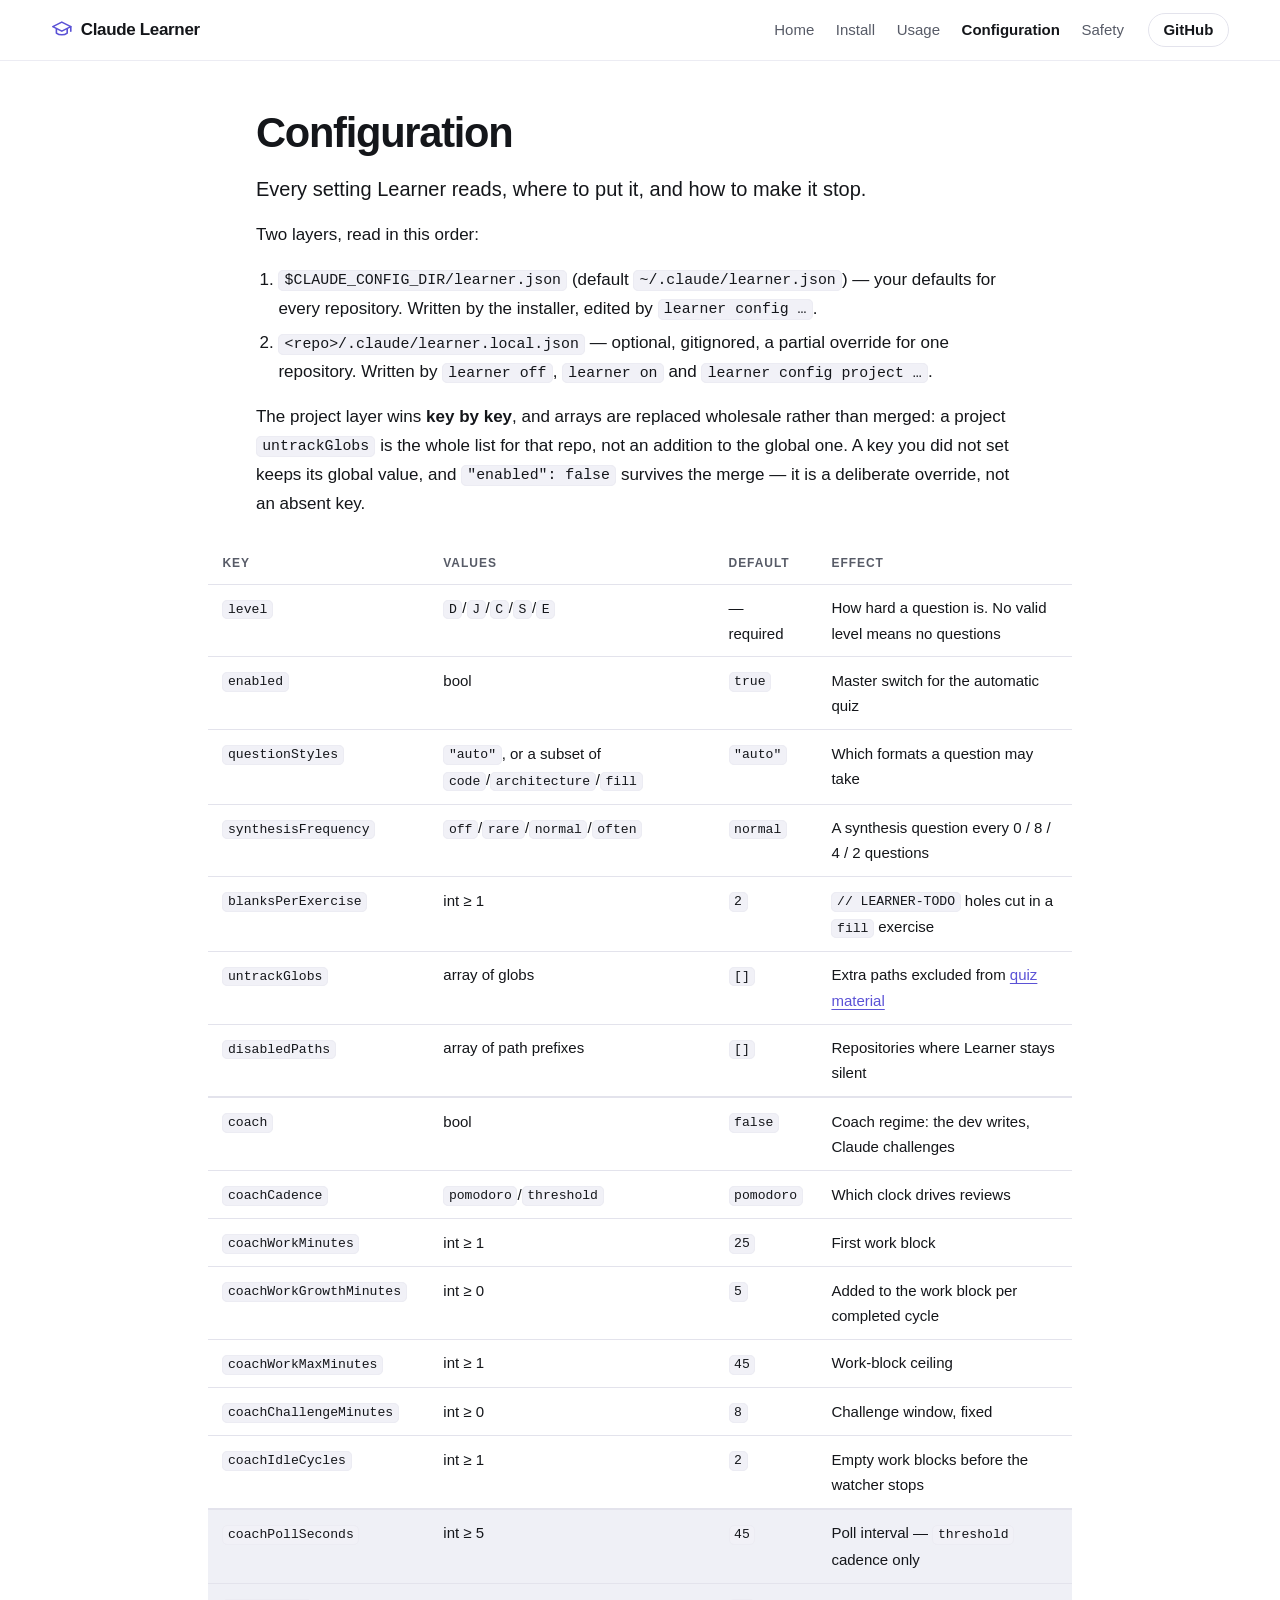
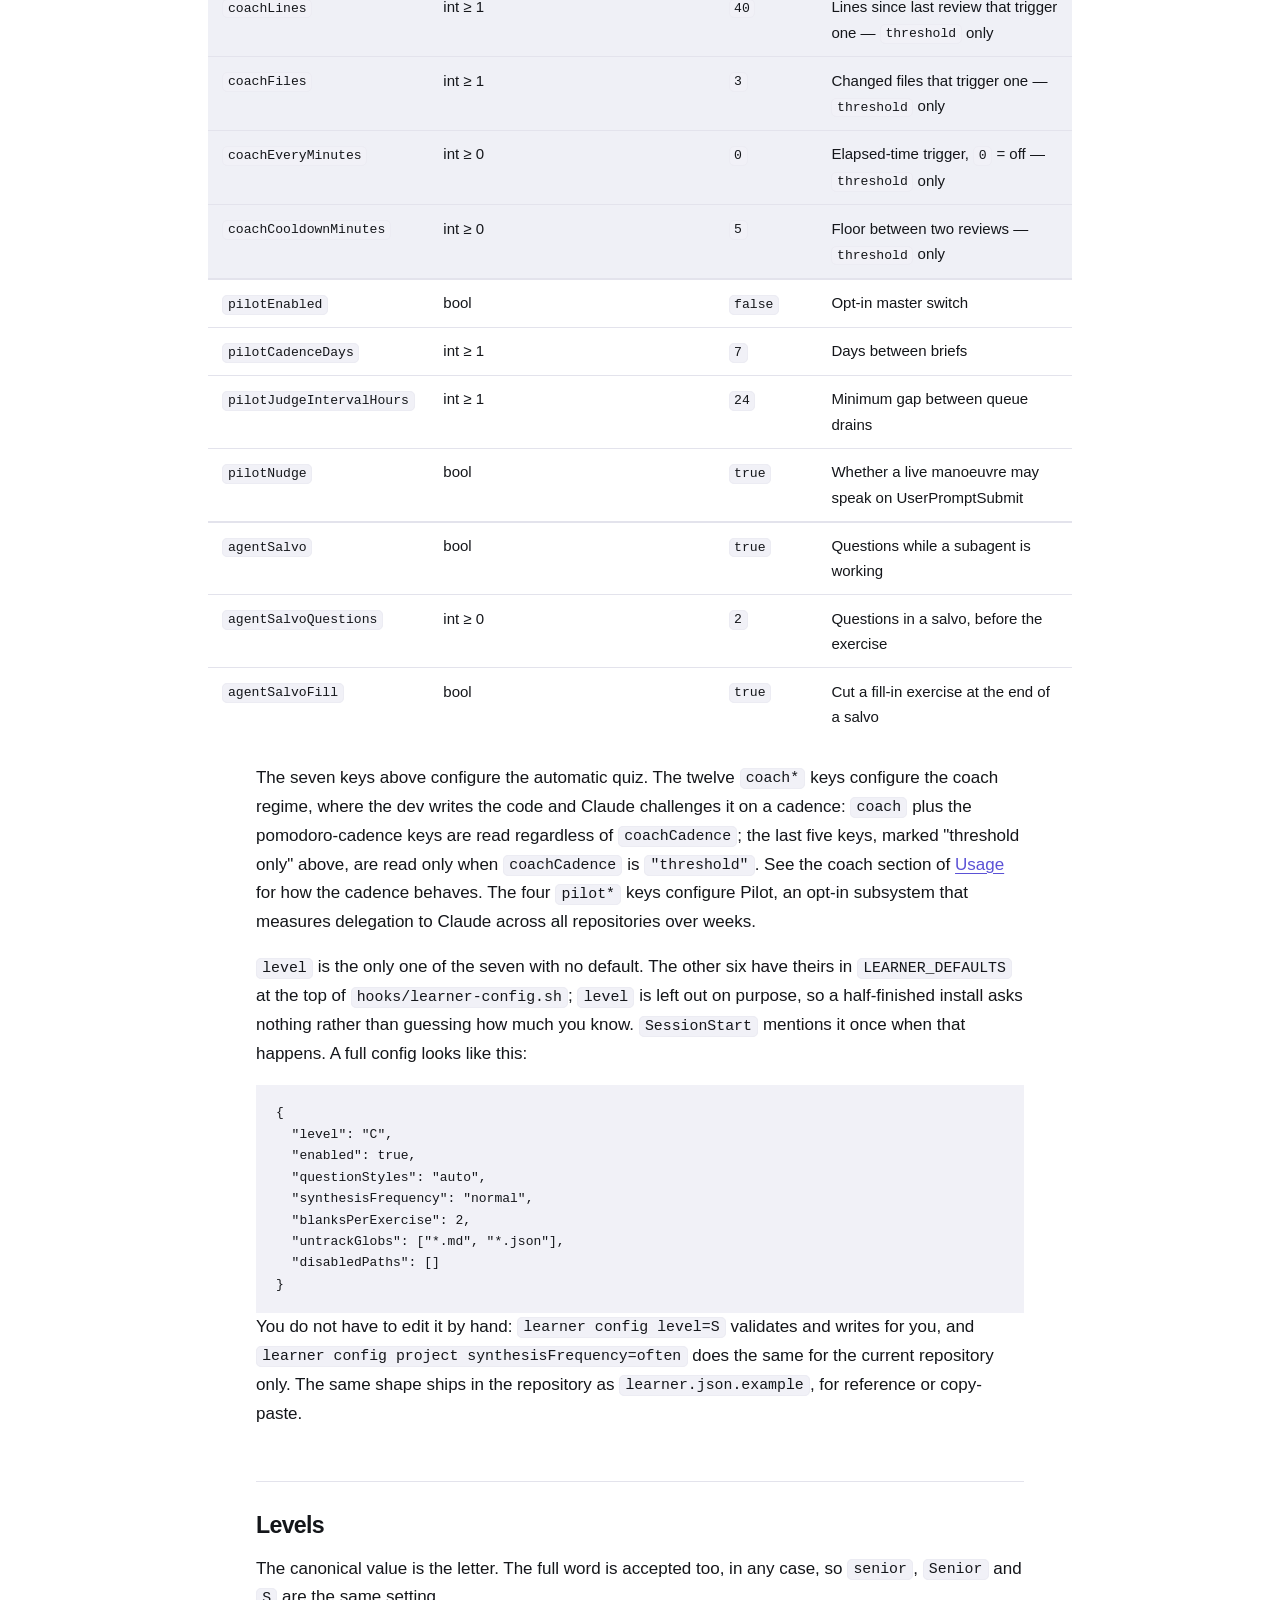
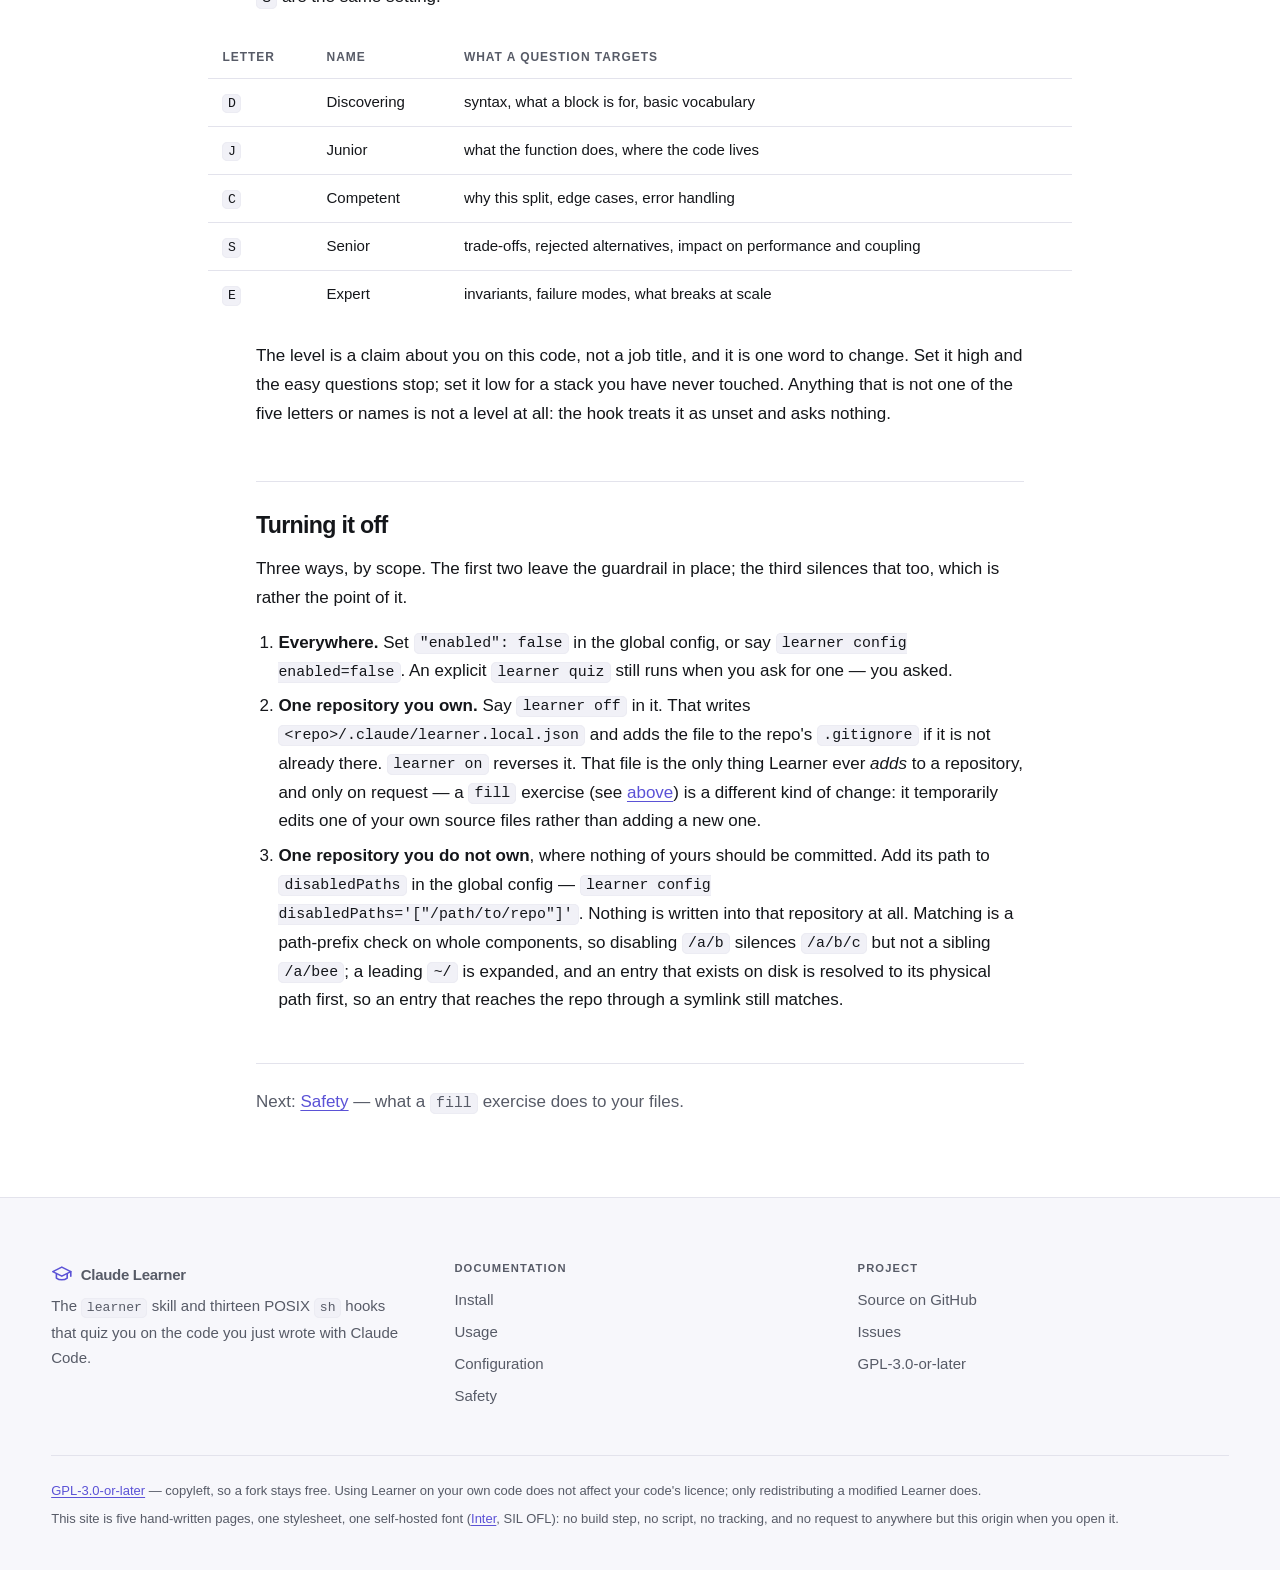
==== docs/config.html @ 65d23839 "refactor(salvo): the agent salvo on the new plugin layout Rebasing onto the plugin restructure left " ====
<!doctype html>
<html lang="en">
<head>
<meta charset="utf-8">
<meta name="viewport" content="width=device-width, initial-scale=1">
<title>Configuration — Claude Learner</title>
<meta name="description" content="Every setting Claude Learner reads, the two layers it reads them from, the five levels, and the three ways to make it stop.">
<link rel="preload" href="assets/fonts/inter-latin-var.woff2" as="font" type="font/woff2" crossorigin>
<link rel="stylesheet" href="assets/style.css">
</head>
<body>

<a class="skip" href="#main">Skip to content</a>

<header class="site-bar">
  <div class="site-inner">
    <a class="brand" href="index.html">
      <svg viewBox="0 0 24 24" fill="none" stroke="currentColor" stroke-width="1.8" stroke-linecap="round" stroke-linejoin="round" aria-hidden="true">
        <path d="M2 8.5 12 3.5l10 5-10 5z"/>
        <path d="M6 11v4.6c0 0 2.4 1.9 6 1.9s6-1.9 6-1.9V11"/>
        <path d="M22 8.5v5"/>
      </svg>
      Claude Learner
    </a>
    <nav class="site" aria-label="Sections">
      <ul>
        <li><a href="index.html">Home</a></li>
        <li><a href="install.html">Install</a></li>
        <li><a href="usage.html">Usage</a></li>
        <li><a href="config.html" aria-current="page">Configuration</a></li>
        <li><a href="safety.html">Safety</a></li>
      </ul>
      <a class="btn btn-ghost btn-sm" href="https://github.com/Tykok/learning-with-claude">GitHub</a>
    </nav>
  </div>
</header>

<main class="doc" id="main">

  <h1 id="config">Configuration</h1>
  <p class="lede">Every setting Learner reads, where to put it, and how to make it
  stop.</p>

  <p>Two layers, read in this order:</p>

  <ol>
    <li><code>$CLAUDE_CONFIG_DIR/learner.json</code> (default
    <code>~/.claude/learner.json</code>) — your defaults for every repository. Written by
    the installer, edited by <code>learner config …</code>.</li>
    <li><code>&lt;repo&gt;/.claude/learner.local.json</code> — optional, gitignored, a
    partial override for one repository. Written by <code>learner off</code>,
    <code>learner on</code> and <code>learner config project …</code>.</li>
  </ol>

  <p>The project layer wins <strong>key by key</strong>, and arrays are replaced
  wholesale rather than merged: a project <code>untrackGlobs</code> is the whole list for
  that repo, not an addition to the global one. A key you did not set keeps its global
  value, and <code>"enabled": false</code> survives the merge — it is a deliberate
  override, not an absent key.</p>

  <div class="scroll">
  <table>
    <thead>
      <tr><th scope="col">Key</th><th scope="col">Values</th><th scope="col">Default</th><th scope="col">Effect</th></tr>
    </thead>
    <tbody>
      <tr><td><code>level</code></td><td><code>D</code>/<code>J</code>/<code>C</code>/<code>S</code>/<code>E</code></td><td>— required</td><td>How hard a question is. No valid level means no questions</td></tr>
      <tr><td><code>enabled</code></td><td>bool</td><td><code>true</code></td><td>Master switch for the automatic quiz</td></tr>
      <tr><td><code>questionStyles</code></td><td class="wrap"><code>"auto"</code>, or a subset of <code>code</code>/<code>architecture</code>/<code>fill</code></td><td><code>"auto"</code></td><td>Which formats a question may take</td></tr>
      <tr><td><code>synthesisFrequency</code></td><td><code>off</code>/<code>rare</code>/<code>normal</code>/<code>often</code></td><td><code>normal</code></td><td>A synthesis question every 0 / 8 / 4 / 2 questions</td></tr>
      <tr><td><code>blanksPerExercise</code></td><td>int ≥ 1</td><td><code>2</code></td><td><code>// LEARNER-TODO</code> holes cut in a <code>fill</code> exercise</td></tr>
      <tr><td><code>untrackGlobs</code></td><td>array of globs</td><td><code>[]</code></td><td>Extra paths excluded from <a href="safety.html#material">quiz material</a></td></tr>
      <tr><td><code>disabledPaths</code></td><td>array of path prefixes</td><td><code>[]</code></td><td>Repositories where Learner stays silent</td></tr>
    </tbody>
    <tbody class="group-coach">
      <tr><td><code>coach</code></td><td>bool</td><td><code>false</code></td><td>Coach regime: the dev writes, Claude challenges</td></tr>
      <tr><td><code>coachCadence</code></td><td><code>pomodoro</code>/<code>threshold</code></td><td><code>pomodoro</code></td><td>Which clock drives reviews</td></tr>
      <tr><td><code>coachWorkMinutes</code></td><td>int ≥ 1</td><td><code>25</code></td><td>First work block</td></tr>
      <tr><td><code>coachWorkGrowthMinutes</code></td><td>int ≥ 0</td><td><code>5</code></td><td>Added to the work block per completed cycle</td></tr>
      <tr><td><code>coachWorkMaxMinutes</code></td><td>int ≥ 1</td><td><code>45</code></td><td>Work-block ceiling</td></tr>
      <tr><td><code>coachChallengeMinutes</code></td><td>int ≥ 0</td><td><code>8</code></td><td>Challenge window, fixed</td></tr>
      <tr><td><code>coachIdleCycles</code></td><td>int ≥ 1</td><td><code>2</code></td><td>Empty work blocks before the watcher stops</td></tr>
    </tbody>
    <tbody class="group-coach-threshold">
      <tr><td><code>coachPollSeconds</code></td><td>int ≥ 5</td><td><code>45</code></td><td>Poll interval — <code>threshold</code> cadence only</td></tr>
      <tr><td><code>coachLines</code></td><td>int ≥ 1</td><td><code>40</code></td><td>Lines since last review that trigger one — <code>threshold</code> only</td></tr>
      <tr><td><code>coachFiles</code></td><td>int ≥ 1</td><td><code>3</code></td><td>Changed files that trigger one — <code>threshold</code> only</td></tr>
      <tr><td><code>coachEveryMinutes</code></td><td>int ≥ 0</td><td><code>0</code></td><td>Elapsed-time trigger, <code>0</code> = off — <code>threshold</code> only</td></tr>
      <tr><td><code>coachCooldownMinutes</code></td><td>int ≥ 0</td><td><code>5</code></td><td>Floor between two reviews — <code>threshold</code> only</td></tr>
    </tbody>
    <tbody class="group-pilot">
      <tr><td><code>pilotEnabled</code></td><td>bool</td><td><code>false</code></td><td>Opt-in master switch</td></tr>
      <tr><td><code>pilotCadenceDays</code></td><td>int ≥ 1</td><td><code>7</code></td><td>Days between briefs</td></tr>
      <tr><td><code>pilotJudgeIntervalHours</code></td><td>int ≥ 1</td><td><code>24</code></td><td>Minimum gap between queue drains</td></tr>
      <tr><td><code>pilotNudge</code></td><td>bool</td><td><code>true</code></td><td>Whether a live manoeuvre may speak on UserPromptSubmit</td></tr>
    </tbody>
    <tbody class="group-salvo">
      <tr><td><code>agentSalvo</code></td><td>bool</td><td><code>true</code></td><td>Questions while a subagent is working</td></tr>
      <tr><td><code>agentSalvoQuestions</code></td><td>int ≥ 0</td><td><code>2</code></td><td>Questions in a salvo, before the exercise</td></tr>
      <tr><td><code>agentSalvoFill</code></td><td>bool</td><td><code>true</code></td><td>Cut a fill-in exercise at the end of a salvo</td></tr>
    </tbody>
  </table>
  </div>

  <p>The seven keys above configure the automatic quiz. The twelve <code>coach*</code> keys
  configure the coach regime, where the dev writes the code and Claude challenges it on a
  cadence: <code>coach</code> plus the pomodoro-cadence keys are read regardless of
  <code>coachCadence</code>; the last five keys, marked "threshold only" above, are read only
  when <code>coachCadence</code> is <code>"threshold"</code>. See the coach section of
  <a href="usage.html">Usage</a> for how the cadence behaves. The four <code>pilot*</code> keys
  configure Pilot, an opt-in subsystem that measures delegation to Claude across all repositories over weeks.</p>

  <p><code>level</code> is the only one of the seven with no default. The other six have
  theirs in <code>LEARNER_DEFAULTS</code> at the top of
  <code>hooks/learner-config.sh</code>; <code>level</code> is left out on purpose, so a
  half-finished install asks nothing rather than guessing how much you know.
  <code>SessionStart</code> mentions it once when that happens. A full config looks like
  this:</p>

<pre><code>{
  "level": "C",
  "enabled": true,
  "questionStyles": "auto",
  "synthesisFrequency": "normal",
  "blanksPerExercise": 2,
  "untrackGlobs": ["*.md", "*.json"],
  "disabledPaths": []
}</code></pre>

  <p>You do not have to edit it by hand: <code>learner config level=S</code> validates
  and writes for you, and <code>learner config project synthesisFrequency=often</code>
  does the same for the current repository only. The same shape ships in the repository
  as <code>learner.json.example</code>, for reference or copy-paste.</p>

  <h2 id="levels">Levels</h2>

  <p>The canonical value is the letter. The full word is accepted too, in any case, so
  <code>senior</code>, <code>Senior</code> and <code>S</code> are the same setting.</p>

  <div class="scroll">
  <table>
    <thead>
      <tr><th scope="col">Letter</th><th scope="col">Name</th><th scope="col">What a question targets</th></tr>
    </thead>
    <tbody>
      <tr><td><code>D</code></td><td>Discovering</td><td>syntax, what a block is for, basic vocabulary</td></tr>
      <tr><td><code>J</code></td><td>Junior</td><td>what the function does, where the code lives</td></tr>
      <tr><td><code>C</code></td><td>Competent</td><td>why this split, edge cases, error handling</td></tr>
      <tr><td><code>S</code></td><td>Senior</td><td>trade-offs, rejected alternatives, impact on performance and coupling</td></tr>
      <tr><td><code>E</code></td><td>Expert</td><td>invariants, failure modes, what breaks at scale</td></tr>
    </tbody>
  </table>
  </div>

  <p>The level is a claim about you on this code, not a job title, and it is one word to
  change. Set it high and the easy questions stop; set it low for a stack you have never
  touched. Anything that is not one of the five letters or names is not a level at all:
  the hook treats it as unset and asks nothing.</p>

  <h2 id="off">Turning it off</h2>

  <p>Three ways, by scope. The first two leave the guardrail in place; the third silences
  that too, which is rather the point of it.</p>

  <ol>
    <li><strong>Everywhere.</strong> Set <code>"enabled": false</code> in the global
    config, or say <code>learner config enabled=false</code>. An explicit
    <code>learner quiz</code> still runs when you ask for one — you asked.</li>
    <li><strong>One repository you own.</strong> Say <code>learner off</code> in it. That
    writes <code>&lt;repo&gt;/.claude/learner.local.json</code> and adds the file to the
    repo's <code>.gitignore</code> if it is not already there.
    <code>learner on</code> reverses it. That file is the only thing Learner ever
    <em>adds</em> to a repository, and only on request — a <code>fill</code> exercise
    (see <a href="index.html#looks-like">above</a>) is a different kind of change: it temporarily
    edits one of your own source files rather than adding a new one.</li>
    <li><strong>One repository you do not own</strong>, where nothing of yours should be
    committed. Add its path to <code>disabledPaths</code> in the global config —
    <code>learner config disabledPaths='["/path/to/repo"]'</code>. Nothing is written
    into that repository at all. Matching is a path-prefix check on whole components, so
    disabling <code>/a/b</code> silences <code>/a/b/c</code> but not a sibling
    <code>/a/bee</code>; a leading <code>~/</code> is expanded, and an entry that exists
    on disk is resolved to its physical path first, so an entry that reaches the repo
    through a symlink still matches.</li>
  </ol>

  <p class="next">Next: <a href="safety.html">Safety</a> — what a <code>fill</code>
  exercise does to your files.</p>

</main>

<footer class="site-footer">
  <div class="foot-grid">
    <div class="foot-brand">
      <a class="brand" href="index.html">
        <svg viewBox="0 0 24 24" fill="none" stroke="currentColor" stroke-width="1.8" stroke-linecap="round" stroke-linejoin="round" aria-hidden="true">
          <path d="M2 8.5 12 3.5l10 5-10 5z"/>
          <path d="M6 11v4.6c0 0 2.4 1.9 6 1.9s6-1.9 6-1.9V11"/>
          <path d="M22 8.5v5"/>
        </svg>
        Claude Learner
      </a>
      <p>The <code>learner</code> skill and thirteen POSIX <code>sh</code> hooks that quiz you on the code you just
      wrote with Claude Code.</p>
    </div>
    <div>
      <h2>Documentation</h2>
      <ul>
        <li><a href="install.html">Install</a></li>
        <li><a href="usage.html">Usage</a></li>
        <li><a href="config.html">Configuration</a></li>
        <li><a href="safety.html">Safety</a></li>
      </ul>
    </div>
    <div>
      <h2>Project</h2>
      <ul>
        <li><a href="https://github.com/Tykok/learning-with-claude">Source on GitHub</a></li>
        <li><a href="https://github.com/Tykok/learning-with-claude/issues">Issues</a></li>
        <li><a href="https://github.com/Tykok/learning-with-claude/blob/main/LICENSE">GPL-3.0-or-later</a></li>
      </ul>
    </div>
  </div>
  <div class="foot-note">
    <p><a href="https://github.com/Tykok/learning-with-claude/blob/main/LICENSE">GPL-3.0-or-later</a>
    — copyleft, so a fork stays free. Using Learner on your own code does not affect your code's
    licence; only redistributing a modified Learner does.</p>
    <p>This site is five hand-written pages, one stylesheet, one self-hosted font
    (<a href="https://github.com/rsms/inter">Inter</a>, SIL OFL): no build step, no script,
    no tracking, and no request to anywhere but this origin when you open it.</p>
  </div>
</footer>
</body>
</html>
---- docs/assets/style.css ----
/* Claude Learner — dark-first product site.
   One stylesheet, no build, no external request. Tokens first, then the
   shared shell (header/footer/buttons), then the landing bands, then the
   documentation pages. Every accent/surface pairing used for text carries
   its measured WCAG contrast ratio in a comment beside it. */

/* --- font ------------------------------------------------------------------ */
/* Inter, variable, latin subset, self-hosted next to this file: the page still
   makes no request to anywhere but its own origin. Licence in fonts/inter-OFL.txt. */
@font-face {
  font-family: "Inter var";
  font-style: normal;
  font-weight: 100 900;
  font-display: swap;
  src: url("fonts/inter-latin-var.woff2") format("woff2");
  unicode-range: U+0000-00FF, U+0131, U+0152-0153, U+02BB-02BC, U+02C6, U+02DA,
    U+02DC, U+0304, U+0308, U+0329, U+2000-206F, U+20AC, U+2122, U+2191, U+2193,
    U+2212, U+2215, U+FEFF, U+FFFD;
}

/* --- tokens ---------------------------------------------------------------- */

:root {
  color-scheme: dark light;

  --bg: #0a0a16;
  --surface: #14141f;
  --surface-2: #1b1b29;
  --code-bg: #101019;
  --rule: #262636;
  --rule-soft: #1e1e2c;

  --fg: #e8e8f0;
  --muted: #9b9bae;          /* 7.20:1 on --bg, 6.23:1 on --surface-2 */

  --accent: #8b84ff;         /* button fill; --accent-fg on it is 6.41:1 */
  --accent-fg: #0a0a16;
  --accent-text: #a8a2ff;    /* 8.69:1 on --bg, 8.07:1 on --surface, 7.51:1 on --surface-2 */
  --accent-line: #6c63ff;    /* borders, rings, glows — no contrast minimum */
  --accent-wash: rgba(108, 99, 255, 0.13);

  --shadow: 0 1px 2px rgba(0, 0, 0, 0.4), 0 12px 32px -12px rgba(0, 0, 0, 0.7);
  --radius: 14px;
  --radius-sm: 9px;

  --mono: ui-monospace, SFMono-Regular, Menlo, Consolas, "Liberation Mono", monospace;
  --sans: "Inter var", -apple-system, BlinkMacSystemFont, "Segoe UI", Roboto,
    "Helvetica Neue", Arial, "Noto Sans", sans-serif;

  --shell: 108rem;     /* full-width band content */
  --measure: 48rem;    /* prose column, ~72 characters at the base size */
  /* One gutter for the whole site: 1.25rem on a phone, growing with the
     viewport, capped so a very wide screen keeps a margin rather than
     running the content into the bezel. */
  --gutter: clamp(1.25rem, 4vw, 5rem);
  --header-h: 3.75rem;
}

@media (prefers-color-scheme: light) {
  :root {
    --bg: #ffffff;
    --surface: #f7f7fb;
    --surface-2: #eff0f6;
    --code-bg: #f1f1f7;
    --rule: #e3e3ec;
    --rule-soft: #ececf3;

    --fg: #14161a;
    --muted: #575b67;        /* 6.78:1 on --bg, 5.96:1 on --surface-2 */

    --accent: #5b52d6;       /* white on it is 5.80:1 */
    --accent-fg: #ffffff;
    --accent-text: #5b52d6;  /* 5.80:1 on --bg, 5.42:1 on --surface, 5.10:1 on --surface-2 */
    --accent-line: #5b52d6;
    --accent-wash: rgba(91, 82, 214, 0.08);

    --shadow: 0 1px 2px rgba(20, 22, 26, 0.05), 0 12px 28px -14px rgba(20, 22, 26, 0.18);
  }
}

/* --- base ------------------------------------------------------------------ */

*, *::before, *::after { box-sizing: border-box; }

html {
  -webkit-text-size-adjust: 100%;
  text-size-adjust: 100%;
  scroll-behavior: smooth;
}
@media (prefers-reduced-motion: reduce) {
  html { scroll-behavior: auto; }
  *, *::before, *::after {
    animation-duration: 0.001ms !important;
    transition-duration: 0.001ms !important;
  }
}

body {
  margin: 0;
  background: var(--bg);
  color: var(--fg);
  font-family: var(--sans);
  font-size: 1.0625rem;
  line-height: 1.7;
  font-feature-settings: "cv05" 1, "ss03" 1;
  -webkit-font-smoothing: antialiased;
  text-rendering: optimizeLegibility;
  overflow-wrap: break-word;
}

::selection { background: color-mix(in srgb, var(--accent-line) 35%, transparent); }

img, svg { max-width: 100%; }

:focus-visible {
  outline: 2px solid var(--accent-line);
  outline-offset: 3px;
  border-radius: 3px;
}

.skip {
  position: absolute;
  left: -9999px;
  top: 0;
  z-index: 100;
  background: var(--accent);
  color: var(--accent-fg);
  padding: 0.6rem 1rem;
  border-radius: 0 0 var(--radius-sm) 0;
  font-weight: 600;
  text-decoration: none;
}
.skip:focus { left: 0; }

/* --- type scale ------------------------------------------------------------ */

h1, h2, h3, h4 {
  font-weight: 650;
  line-height: 1.15;
  letter-spacing: -0.03em;
  text-wrap: balance;
}
h1 { font-size: clamp(2.1rem, 1.4rem + 3.2vw, 3.5rem); margin: 0 0 1rem; }
h2 { font-size: clamp(1.5rem, 1.25rem + 1.1vw, 2rem); margin: 0 0 0.85rem; }
h3 { font-size: 1.1875rem; letter-spacing: -0.02em; margin: 0 0 0.5rem; }

p, ul, ol, dl { margin: 0 0 1rem; }
li { margin-bottom: 0.35rem; }
li > p { margin-bottom: 0.35rem; }
ul, ol { padding-left: 1.4rem; }
strong, b { font-weight: 640; }

.lede {
  font-size: clamp(1.0625rem, 1rem + 0.45vw, 1.25rem);
  line-height: 1.6;
  margin: 0 0 1rem;
}
.sub { color: var(--muted); margin: 0 0 1.8rem; }

.eyebrow {
  display: block;
  font-size: 0.75rem;
  font-weight: 640;
  letter-spacing: 0.1em;
  text-transform: uppercase;
  color: var(--accent-text);
  margin: 0 0 0.7rem;
}

/* --- links ----------------------------------------------------------------- */

a { color: var(--accent-text); text-decoration-thickness: 1px; text-underline-offset: 0.18em; }
a:hover { text-decoration-thickness: 2px; }

/* --- code ------------------------------------------------------------------ */

code {
  font-family: var(--mono);
  font-size: 0.875em;
  background: var(--code-bg);
  border: 1px solid var(--rule-soft);
  border-radius: 5px;
  padding: 0.1em 0.35em;
}
pre {
  margin: 0;
  padding: 1.1rem 1.25rem;
  overflow-x: auto;
  background: var(--code-bg);
  font-size: 0.8125rem;
  line-height: 1.65;
  tab-size: 2;
}
pre code {
  background: none;
  border: 0;
  padding: 0;
  font-size: inherit;
  white-space: pre;
}
.hl {
  display: inline-block;
  width: 100%;
  background: var(--accent-wash);
  box-shadow: inset 2px 0 0 var(--accent-line);
  color: var(--accent-text);
}

/* --- cards & figures -------------------------------------------------------- */
/* A <figure> anywhere on the site renders as a terminal card: the caption is
   its title bar, the <pre> its body. The documentation pages get the landing
   page's treatment for free. */

figure {
  margin: 1.5rem 0;
  border: 1px solid var(--rule);
  border-radius: var(--radius);
  background: var(--surface);
  box-shadow: var(--shadow);
  overflow: hidden;
}
figcaption {
  display: flex;
  align-items: center;
  gap: 0.55rem;
  padding: 0.55rem 1rem;
  border-bottom: 1px solid var(--rule);
  background: var(--surface-2);
  color: var(--muted);
  font-size: 0.75rem;
  letter-spacing: 0.01em;
}
figcaption::before {
  content: "";
  flex: none;
  width: 0.5rem;
  height: 0.5rem;
  border-radius: 50%;
  background: var(--accent-line);
  box-shadow: 0.75rem 0 0 var(--rule), 1.5rem 0 0 var(--rule);
  margin-right: 1.6rem;
}
figcaption code { background: none; border: 0; padding: 0; font-size: 0.95em; }
figure pre { background: transparent; }

.card {
  border: 1px solid var(--rule);
  border-radius: var(--radius);
  background: var(--surface);
  padding: 1.5rem;
}
.card > :last-child { margin-bottom: 0; }
.card figure { margin: 1.1rem -0.35rem 0; }
.card-accent { border-color: var(--accent-line); background: var(--accent-wash); }

.note {
  border: 1px solid var(--rule);
  border-left: 3px solid var(--accent-line);
  border-radius: var(--radius-sm);
  background: var(--surface);
  padding: 1.1rem 1.25rem;
  margin: 1.5rem 0;
}
.note > :last-child { margin-bottom: 0; }

/* --- buttons ---------------------------------------------------------------- */

.btn {
  display: inline-flex;
  align-items: center;
  gap: 0.45rem;
  padding: 0.68rem 1.25rem;
  border: 1px solid transparent;
  border-radius: 999px;
  font: inherit;
  font-size: 0.9375rem;
  font-weight: 600;
  line-height: 1.2;
  text-decoration: none;
  cursor: pointer;
  transition: transform 0.15s ease, background-color 0.15s ease, border-color 0.15s ease;
}
.btn:hover { transform: translateY(-1px); text-decoration: none; }
.btn-primary { background: var(--accent); color: var(--accent-fg); }
.btn-primary:hover { background: color-mix(in srgb, var(--accent) 88%, var(--fg)); }
.btn-ghost {
  background: transparent;
  color: var(--fg);
  border-color: var(--rule);
}
.btn-ghost:hover { border-color: var(--accent-line); background: var(--accent-wash); }
.btn-sm { padding: 0.42rem 0.9rem; font-size: 0.875rem; }
.btn-row { display: flex; flex-wrap: wrap; gap: 0.75rem; margin: 1.75rem 0 0; }

.pill {
  display: inline-flex;
  align-items: center;
  gap: 0.5rem;
  padding: 0.3rem 0.85rem 0.3rem 0.55rem;
  border: 1px solid var(--rule);
  border-radius: 999px;
  background: var(--surface);
  color: var(--muted);
  font-size: 0.8125rem;
  margin: 0 0 1.5rem;
}
.tag {
  display: inline-block;
  margin-left: 0.5rem;
  padding: 0.05rem 0.45rem;
  border: 1px solid var(--accent-line);
  border-radius: 999px;
  background: var(--accent-wash);
  color: var(--accent-text);
  font-size: 0.65rem;
  font-weight: 640;
  letter-spacing: 0.08em;
  vertical-align: 0.08em;
}
.pill b {
  color: var(--accent-text);
  font-weight: 640;
  border-right: 1px solid var(--rule);
  padding-right: 0.6rem;
}

/* --- header ----------------------------------------------------------------- */

.site-bar {
  position: sticky;
  top: 0;
  z-index: 50;
  background: color-mix(in srgb, var(--bg) 82%, transparent);
  backdrop-filter: saturate(160%) blur(12px);
  -webkit-backdrop-filter: saturate(160%) blur(12px);
  border-bottom: 1px solid var(--rule-soft);
}
.site-inner {
  max-width: calc(var(--shell) + 2 * var(--gutter));
  margin: 0 auto;
  min-height: var(--header-h);
  padding: 0 var(--gutter);
  display: flex;
  align-items: center;
  gap: 1.5rem;
}
.brand {
  display: inline-flex;
  align-items: center;
  gap: 0.5rem;
  flex: none;
  color: var(--fg);
  font-weight: 640;
  letter-spacing: -0.02em;
  text-decoration: none;
}
.brand svg { width: 1.35rem; height: 1.35rem; color: var(--accent-line); }
.site { display: flex; align-items: center; gap: 1.5rem; margin-left: auto; min-width: 0; }
.site ul {
  display: flex;
  gap: 1.35rem;
  list-style: none;
  margin: 0;
  padding: 0;
  overflow-x: auto;
  scrollbar-width: none;
  -ms-overflow-style: none;
}
.site ul::-webkit-scrollbar { display: none; }
.site li { margin: 0; flex: none; }
.site a {
  color: var(--muted);
  font-size: 0.9375rem;
  text-decoration: none;
  white-space: nowrap;
}
.site a:hover { color: var(--fg); }
.site [aria-current="page"] { color: var(--fg); font-weight: 600; }
.site .btn { flex: none; color: var(--fg); }

@media (max-width: 46rem) {
  .site-inner { flex-wrap: wrap; gap: 0.5rem 1rem; padding-bottom: 0.5rem; }
  .site { width: 100%; margin-left: 0; gap: 0.75rem; }
  .site ul { padding-bottom: 0.15rem; }
  .site > .btn { display: none; }
}

/* --- bands & shells ---------------------------------------------------------- */

.band { padding: clamp(3.5rem, 2rem + 6vw, 6.5rem) var(--gutter); }
.band-alt { background: var(--surface); border-block: 1px solid var(--rule-soft); }
.band-tight { padding-block: clamp(2.5rem, 1.5rem + 3vw, 4rem); }
.shell { max-width: var(--shell); margin: 0 auto; }
.prose { max-width: var(--measure); }
/* The shell is allowed to be very wide; a line of prose is not. Anything that
   is read rather than scanned keeps its own measure inside it. */
.card p, .card li, .split > div > p, .cta p, .foot-brand p { max-width: 42rem; }
.section-head { max-width: 46rem; margin: 0 0 2.5rem; }
.section-head > :last-child { margin-bottom: 0; }
.section-head p { color: var(--muted); }

/* --- hero -------------------------------------------------------------------- */

/* Two soft colour fields behind the hero, painted straight onto its
   background. An earlier version used blurred pseudo-elements, which WebKit
   clips to the element box and leaves a hard rectangular edge; a radial
   gradient has no filter to clip and costs nothing to paint. */
.hero {
  padding: clamp(3.5rem, 2rem + 7vw, 7rem) var(--gutter) clamp(3rem, 2rem + 5vw, 5.5rem);
  /* Offsets in rem, not per cent: a percentage is read against the hero's own
     height, so the wash slid up and cut off hard once the hero stacked on a
     phone. Three stops rather than two keep the falloff soft. */
  background:
    radial-gradient(62rem 30rem at 12% -9rem,
      color-mix(in srgb, var(--accent-line) 55%, transparent),
      color-mix(in srgb, var(--accent-line) 16%, transparent) 48%,
      transparent 78%),
    radial-gradient(48rem 26rem at 92% -7rem,
      color-mix(in srgb, #35c8d8 32%, transparent),
      color-mix(in srgb, #35c8d8 10%, transparent) 48%,
      transparent 78%);
}
@media (prefers-color-scheme: light) {
  .hero {
    background:
      radial-gradient(62rem 30rem at 12% -9rem,
        color-mix(in srgb, var(--accent-line) 20%, transparent),
        color-mix(in srgb, var(--accent-line) 7%, transparent) 48%,
        transparent 78%),
      radial-gradient(48rem 26rem at 92% -7rem,
        color-mix(in srgb, #35c8d8 15%, transparent),
        color-mix(in srgb, #35c8d8 5%, transparent) 48%,
        transparent 78%);
  }
}
.hero-grid {
  max-width: var(--shell);
  margin: 0 auto;
  display: grid;
  gap: clamp(2.5rem, 1rem + 5vw, 4rem);
  align-items: center;
  grid-template-columns: minmax(0, 1fr);
}
@media (min-width: 62rem) {
  .hero-grid { grid-template-columns: minmax(0, 1.05fr) minmax(0, 1fr); }
}
@media (min-width: 100rem) {
  .hero-grid { grid-template-columns: minmax(0, 1fr) minmax(0, 1.1fr); }
}
.hero-copy { max-width: 40rem; }
.hero-copy .lede { color: var(--fg); }
.hero-copy .sub { font-size: 0.9375rem; margin: 1.5rem 0 0; }
.hero-visual figure { margin: 0; }
.hero-visual figure + figure { margin-top: 1rem; }

/* --- stat strip ---------------------------------------------------------------- */

.stats {
  max-width: var(--shell);
  margin: 0 auto;
  list-style: none;
  padding: 0;
  display: grid;
  gap: 1px;
  grid-template-columns: repeat(auto-fit, minmax(11rem, 1fr));
  background: var(--rule-soft);
  border: 1px solid var(--rule-soft);
  border-radius: var(--radius);
  overflow: hidden;
}
.stats li { margin: 0; padding: 1.35rem 1.5rem; background: var(--bg); }
.band-alt .stats li { background: var(--surface); }
.stats b {
  display: block;
  font-size: 1.6rem;
  font-weight: 650;
  letter-spacing: -0.03em;
  line-height: 1.1;
  color: var(--fg);
}
.stats span { display: block; color: var(--muted); font-size: 0.875rem; }

/* --- grids ---------------------------------------------------------------------- */

.grid { display: grid; gap: 1.25rem; }
.grid-2 { grid-template-columns: repeat(auto-fit, minmax(min(100%, 22rem), 1fr)); }
.grid + .prose { margin-top: 2rem; }
/* A third dense card would squeeze the row to three cramped columns, so the
   newest mode takes a full-width row of its own and splits internally. */
.card-wide { grid-column: 1 / -1; }
.card-wide .inner {
  display: grid;
  gap: clamp(1.25rem, 1rem + 2vw, 2.5rem);
  grid-template-columns: minmax(0, 1fr);
  align-items: center;
}
@media (min-width: 58rem) {
  .card-wide .inner { grid-template-columns: minmax(0, 1.15fr) minmax(0, 1fr); }
}
.card-wide .inner > div > :last-child { margin-bottom: 0; }
.card-wide figure { margin: 0; }

.split {
  display: grid;
  gap: clamp(2rem, 1rem + 4vw, 4rem);
  grid-template-columns: minmax(0, 1fr);
  align-items: start;
}
@media (min-width: 58rem) {
  .grid + .prose { margin-top: 2rem; }
/* A third dense card would squeeze the row to three cramped columns, so the
   newest mode takes a full-width row of its own and splits internally. */
.card-wide { grid-column: 1 / -1; }
.card-wide .inner {
  display: grid;
  gap: clamp(1.25rem, 1rem + 2vw, 2.5rem);
  grid-template-columns: minmax(0, 1fr);
  align-items: center;
}
@media (min-width: 58rem) {
  .card-wide .inner { grid-template-columns: minmax(0, 1.15fr) minmax(0, 1fr); }
}
.card-wide .inner > div > :last-child { margin-bottom: 0; }
.card-wide figure { margin: 0; }

.split { grid-template-columns: minmax(0, 1fr) minmax(0, 1fr); }
}

/* --- CTA band --------------------------------------------------------------------- */

.cta {
  max-width: 52rem;
  margin: 0 auto;
  text-align: center;
  border: 1px solid var(--rule);
  border-radius: calc(var(--radius) + 6px);
  background:
    radial-gradient(80% 130% at 50% 0%, var(--accent-wash), transparent 70%),
    var(--surface);
  padding: clamp(2.25rem, 1.5rem + 3vw, 3.5rem) clamp(1.25rem, 1rem + 2vw, 3rem);
}
.cta h2 { margin-bottom: 0.6rem; }
.cta p { color: var(--muted); max-width: 34rem; margin-inline: auto; }
.cta .btn-row { justify-content: center; }
/* The band centres its text; a command block inside it must not inherit that. */
.cta figure { max-width: 34rem; margin: 1.75rem auto 0; text-align: left; }

.cta + .next {
  max-width: 52rem;
  margin: 1.75rem auto 0;
  padding-top: 0;
  border-top: 0;
  text-align: center;
}

/* --- documentation pages ------------------------------------------------------------ */

/* Scoped to .doc on purpose: the landing page's <main> holds full-width bands
   and must not inherit a reading measure. */
main.doc {
  max-width: calc(var(--measure) + 2 * var(--gutter));
  margin: 0 auto;
  padding: 3rem var(--gutter) 4rem;
}
main.doc h2 {
  margin: 3.25rem 0 1rem;
  padding-top: 1.9rem;
  border-top: 1px solid var(--rule);
  font-size: 1.45rem;
}
main.doc h3 { margin: 2.25rem 0 0.6rem; }
main.doc h1 { font-size: clamp(1.9rem, 1.5rem + 2.2vw, 2.6rem); }
:target { scroll-margin-top: calc(var(--header-h) + 1.5rem); }

/* A page that ships a table of contents becomes two columns on a wide screen:
   the list parks itself in the margin and follows you down the page. */
@media (min-width: 72rem) {
  /* The extra width is granted only once the sidebar actually forms. Below the
     breakpoint the page keeps the plain reading measure rather than stretching
     its lines across the space the sidebar would have used. */
  main.doc:has(nav.toc) {
    max-width: calc(var(--measure) + 17rem + 2 * var(--gutter));
    display: grid;
    grid-template-columns: minmax(0, var(--measure)) 13rem;
    column-gap: 4rem;
    align-items: start;
  }
  main.doc:has(nav.toc) > * { grid-column: 1; }
  main.doc > nav.toc {
    grid-column: 2;
    grid-row: 1 / span 99;
    position: sticky;
    top: calc(var(--header-h) + 2rem);
    margin: 0.5rem 0 0;
    padding: 0;
    border: 0;
    background: none;
  }
}
.toc {
  margin: 2rem 0;
  padding: 1.1rem 1.25rem;
  border: 1px solid var(--rule);
  border-radius: var(--radius);
  background: var(--surface);
  font-size: 0.9rem;
}
.toc .toc-title {
  font-size: 0.7rem;
  font-weight: 640;
  letter-spacing: 0.1em;
  text-transform: uppercase;
  color: var(--muted);
  margin: 0 0 0.6rem;
  padding: 0;
  border: 0;
}
.toc ol { list-style: none; margin: 0; padding: 0; }
.toc li { margin: 0 0 0.35rem; }
.toc li:last-child { margin-bottom: 0; }
.toc a { color: var(--muted); text-decoration: none; }
.toc a:hover { color: var(--accent-text); }

.next {
  margin-top: 3rem;
  padding-top: 1.5rem;
  border-top: 1px solid var(--rule);
  color: var(--muted);
}

/* --- tables ---------------------------------------------------------------------- */

.scroll { overflow-x: auto; margin: 1.5rem 0; }
@media (min-width: 76rem) {
  main.doc > .scroll,
  main.doc > figure {
    --bleed: 3rem;
    width: calc(100% + 2 * var(--bleed));
    margin-inline: calc(-1 * var(--bleed));
  }
  main.doc:has(nav.toc) > .scroll,
  main.doc:has(nav.toc) > figure { --bleed: 0rem; }
}
table {
  border-collapse: collapse;
  width: 100%;
  font-size: 0.9375rem;
}
th, td {
  text-align: left;
  vertical-align: top;
  padding: 0.65rem 0.9rem;
  border-bottom: 1px solid var(--rule);
}
th {
  font-size: 0.75rem;
  font-weight: 640;
  letter-spacing: 0.08em;
  text-transform: uppercase;
  color: var(--muted);
  border-bottom-color: var(--rule);
  white-space: nowrap;
}
tbody tr:last-child td { border-bottom: 0; }
td code { white-space: nowrap; }
td.wrap code { white-space: normal; }

/* Groups two rulesets of coach* keys apart: the pomodoro-cadence keys (read
   regardless of coachCadence) from the threshold-only keys below them, the
   same split the spec's own config table draws with its "threshold only"
   suffix — carried here into an actual visual seam rather than prose alone. */
tbody + tbody { border-top: 2px solid var(--rule); }
tbody.group-coach-threshold td { background: var(--surface-2); }

dt { font-weight: 640; margin-top: 1.25rem; }
dl > dt:first-child { margin-top: 0; }
dd { margin: 0.25rem 0 0; color: var(--muted); }

/* --- footer ------------------------------------------------------------------------ */

.site-footer {
  border-top: 1px solid var(--rule);
  background: var(--surface);
  padding: clamp(2.5rem, 2rem + 3vw, 4rem) var(--gutter) 2.5rem;
  font-size: 0.9375rem;
}
.foot-grid {
  max-width: var(--shell);
  margin: 0 auto;
  display: grid;
  gap: 2rem;
  grid-template-columns: repeat(auto-fit, minmax(min(100%, 14rem), 1fr));
}
.foot-grid h2 {
  font-size: 0.7rem;
  font-weight: 640;
  letter-spacing: 0.1em;
  text-transform: uppercase;
  color: var(--muted);
  margin: 0 0 0.75rem;
}
.foot-grid ul { list-style: none; margin: 0; padding: 0; }
.foot-grid li { margin: 0 0 0.4rem; }
.foot-grid a { color: var(--muted); text-decoration: none; }
.foot-grid a:hover { color: var(--fg); }
.foot-brand p { color: var(--muted); max-width: 22rem; }
.foot-note {
  max-width: var(--shell);
  margin: 2.5rem auto 0;
  padding-top: 1.5rem;
  border-top: 1px solid var(--rule);
  color: var(--muted);
  font-size: 0.8125rem;
}
.foot-note p { margin: 0 0 0.4rem; }
.foot-note p:last-child { margin: 0; }
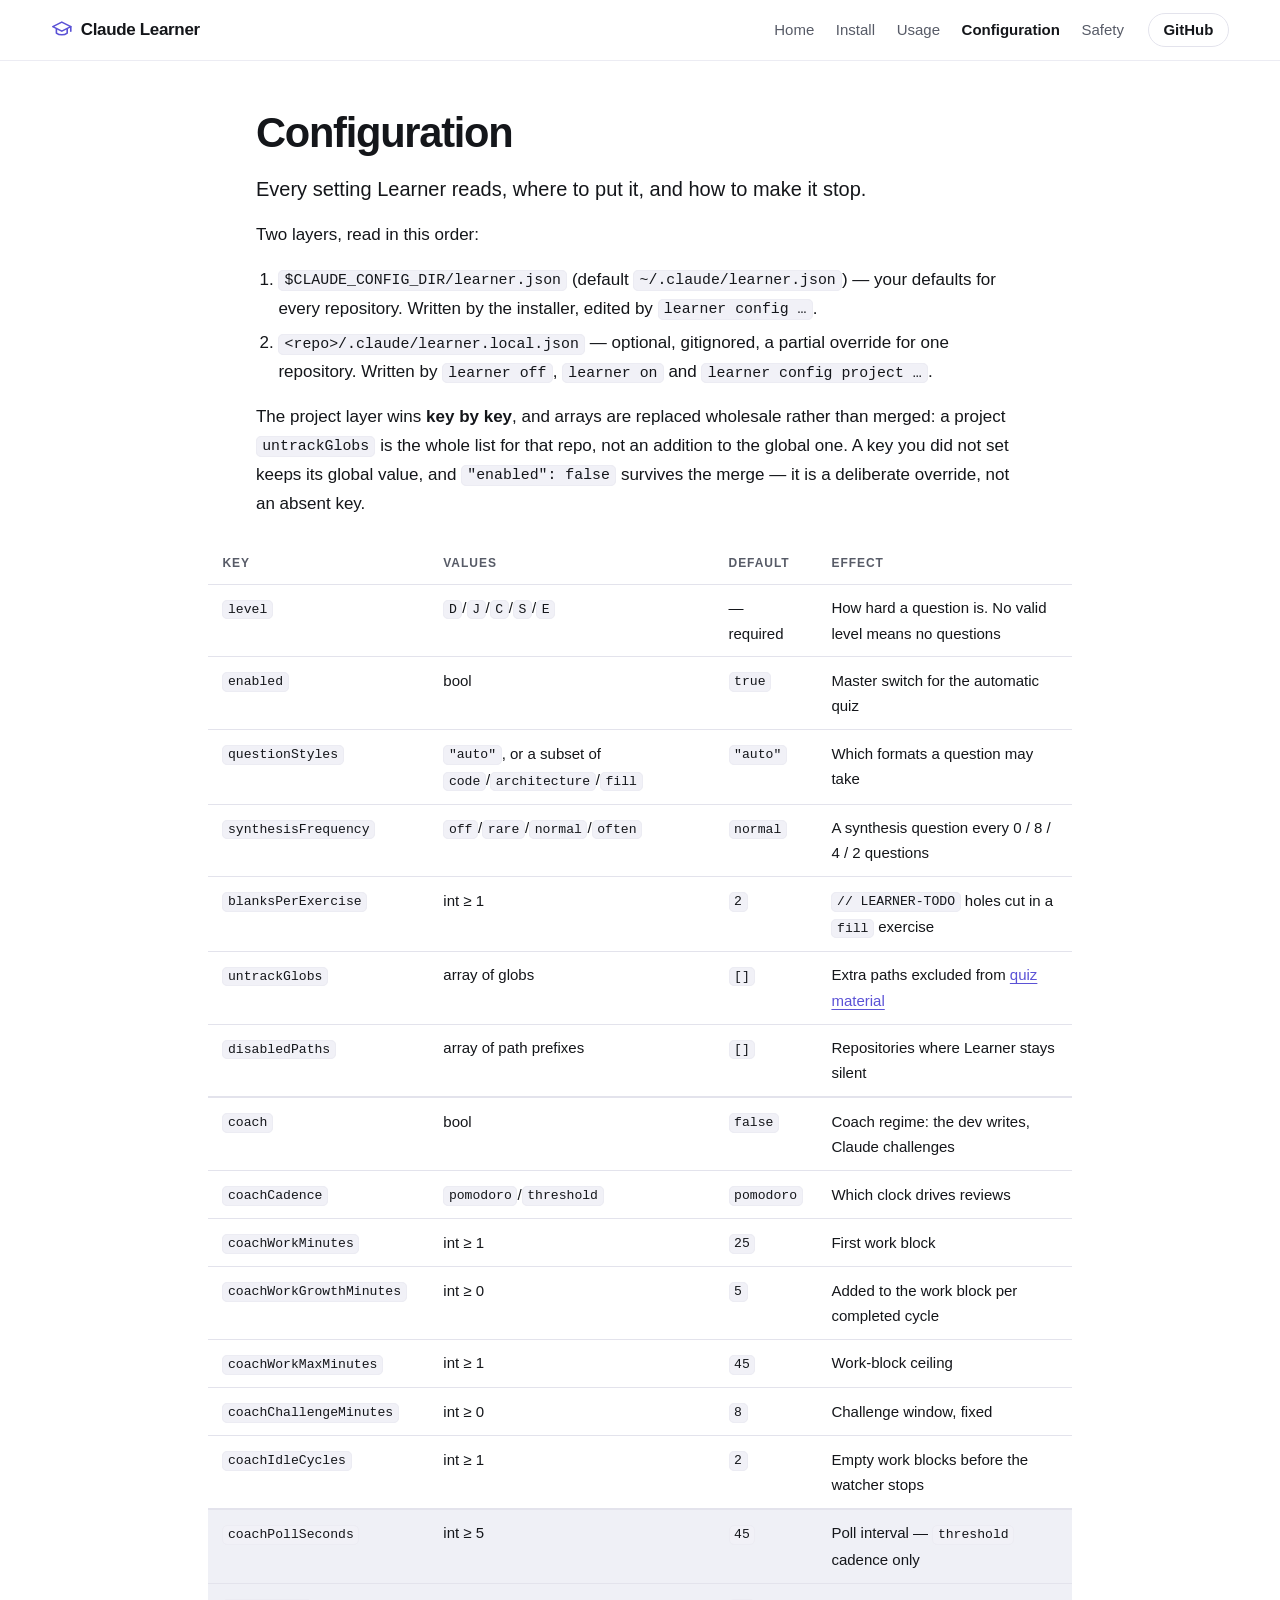
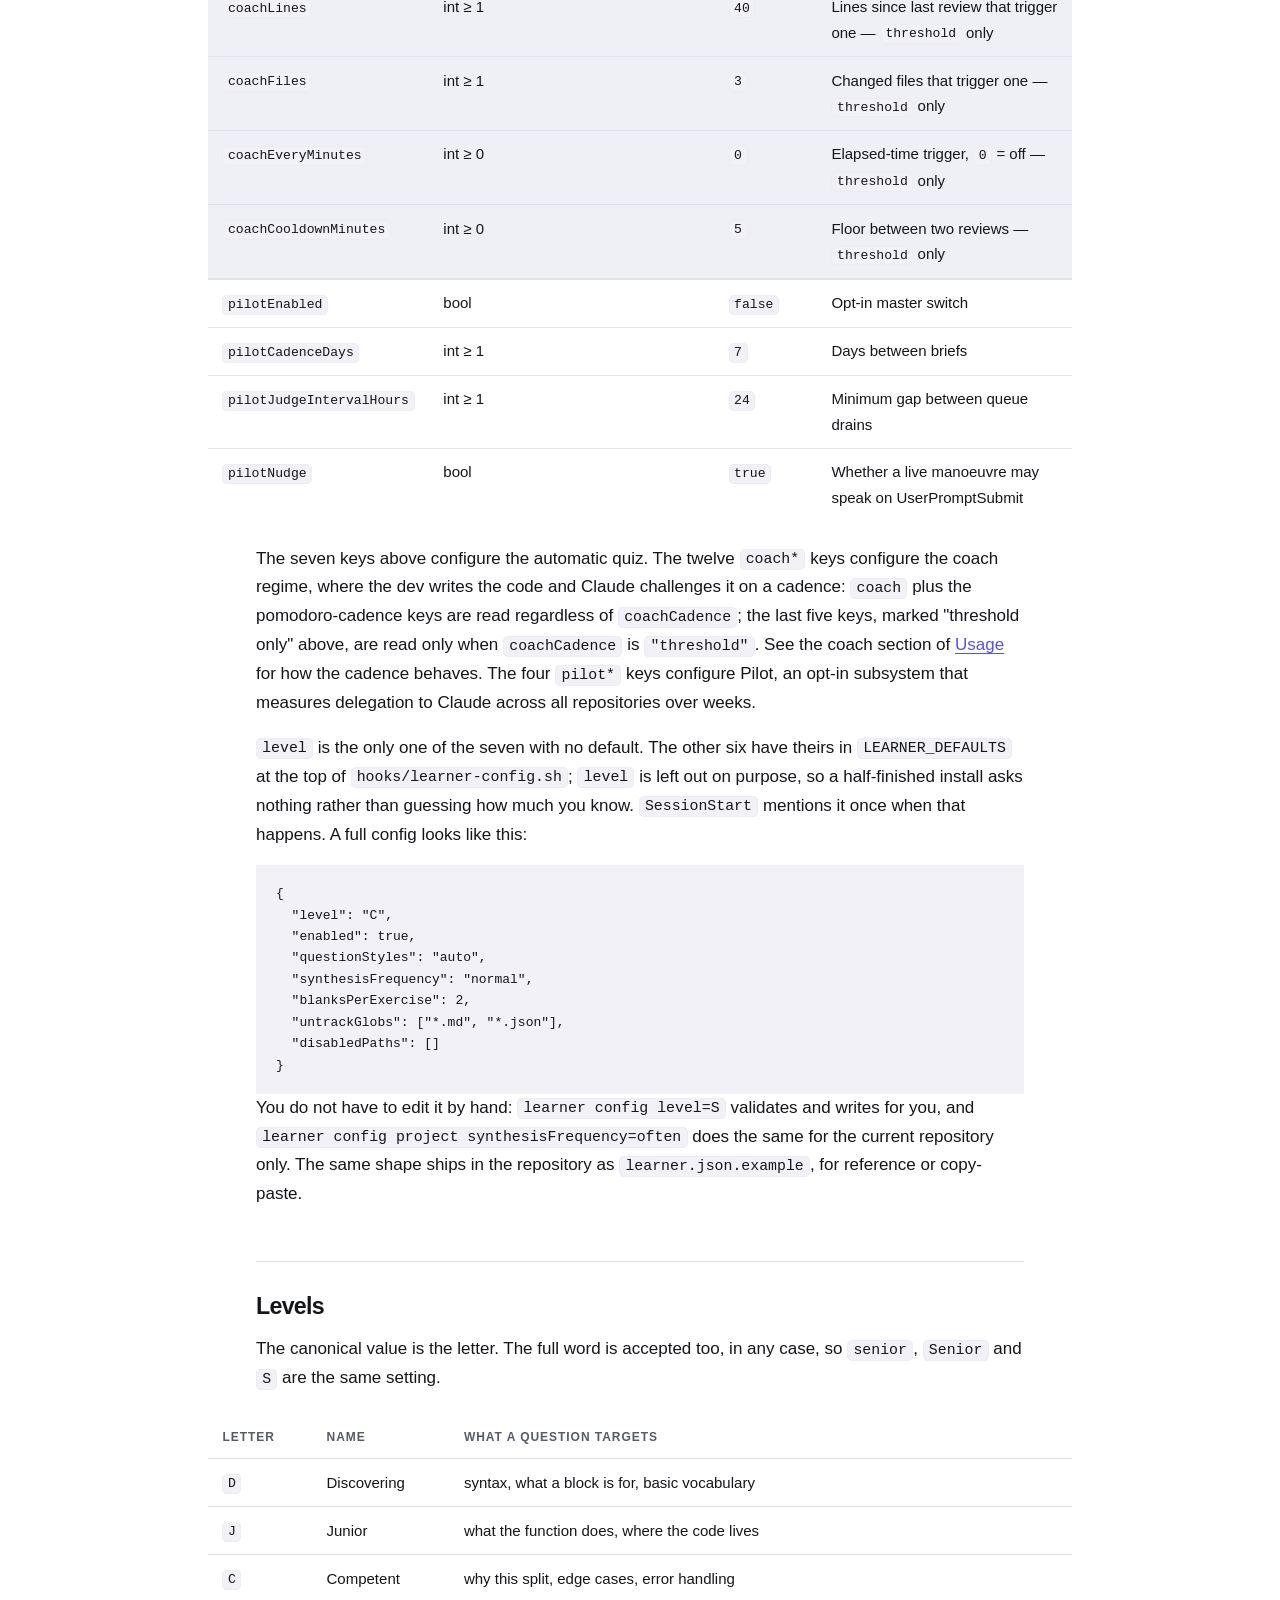
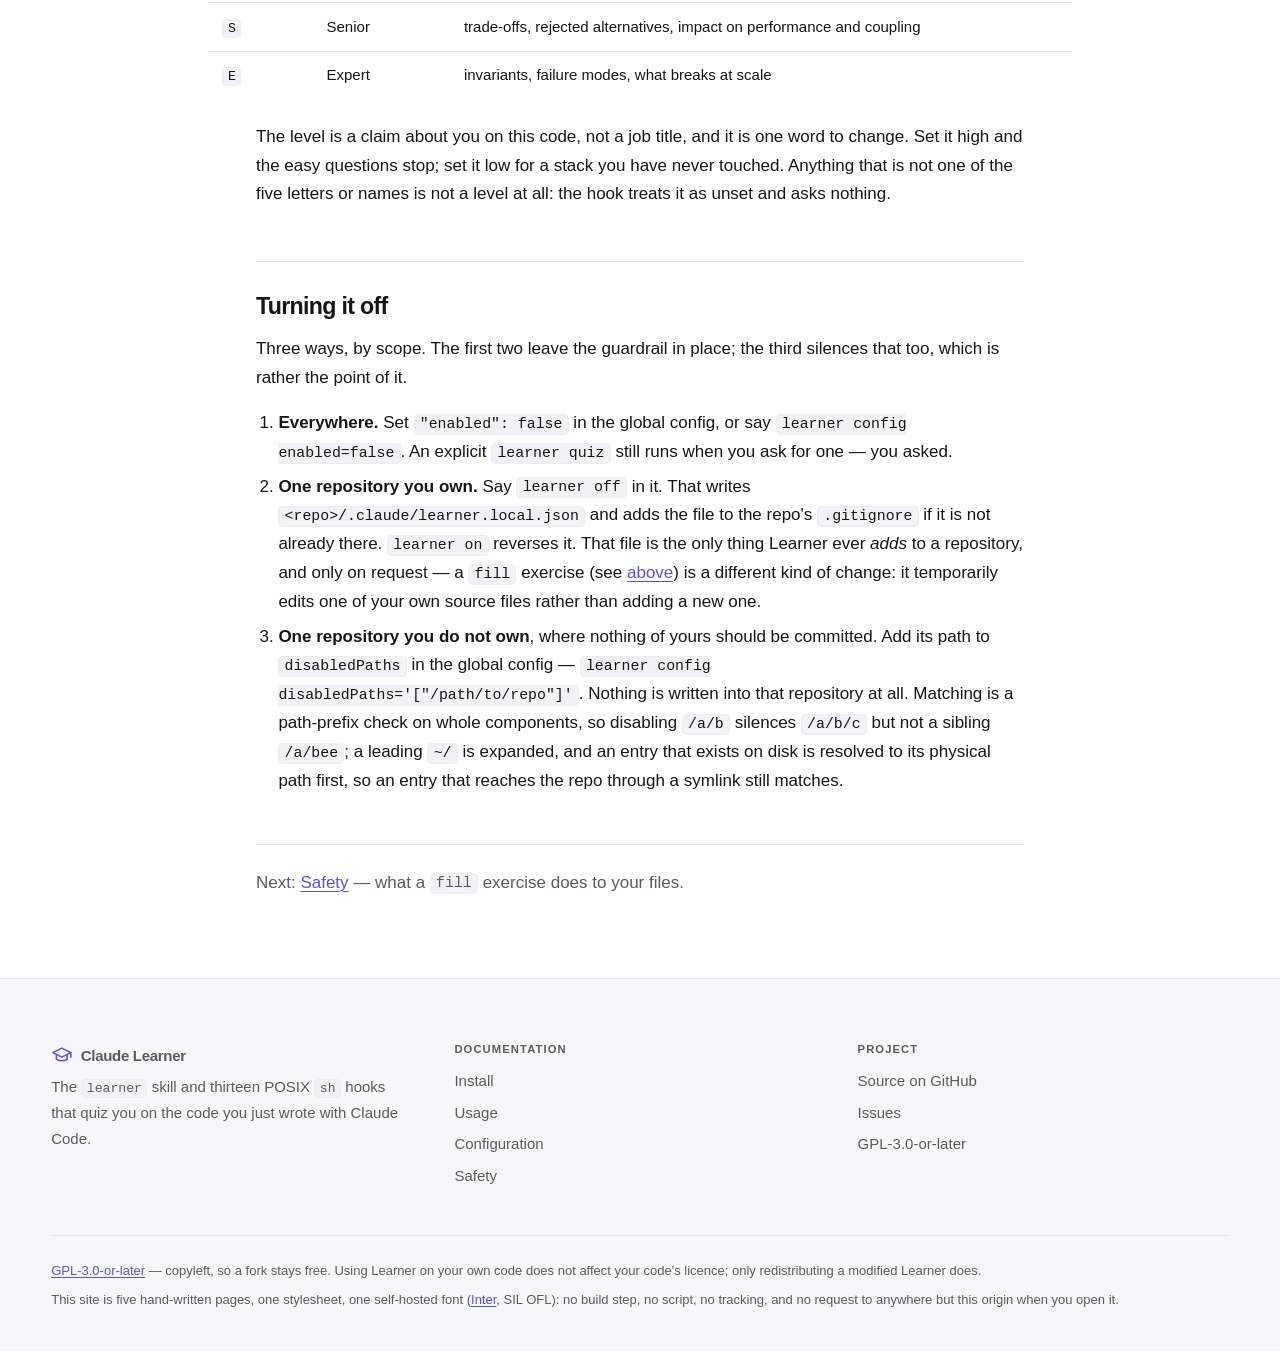
==== commit d5cce6c4: "fix(coach): a watcher that was never armed no longer fails silently Adds coach-armed-check.sh (UserP" ====
--- a/docs/config.html
+++ b/docs/config.html
@@ -93,11 +93,6 @@
       <tr><td><code>pilotCadenceDays</code></td><td>int ≥ 1</td><td><code>7</code></td><td>Days between briefs</td></tr>
       <tr><td><code>pilotJudgeIntervalHours</code></td><td>int ≥ 1</td><td><code>24</code></td><td>Minimum gap between queue drains</td></tr>
       <tr><td><code>pilotNudge</code></td><td>bool</td><td><code>true</code></td><td>Whether a live manoeuvre may speak on UserPromptSubmit</td></tr>
-    </tbody>
-    <tbody class="group-salvo">
-      <tr><td><code>agentSalvo</code></td><td>bool</td><td><code>true</code></td><td>Questions while a subagent is working</td></tr>
-      <tr><td><code>agentSalvoQuestions</code></td><td>int ≥ 0</td><td><code>2</code></td><td>Questions in a salvo, before the exercise</td></tr>
-      <tr><td><code>agentSalvoFill</code></td><td>bool</td><td><code>true</code></td><td>Cut a fill-in exercise at the end of a salvo</td></tr>
     </tbody>
   </table>
   </div>
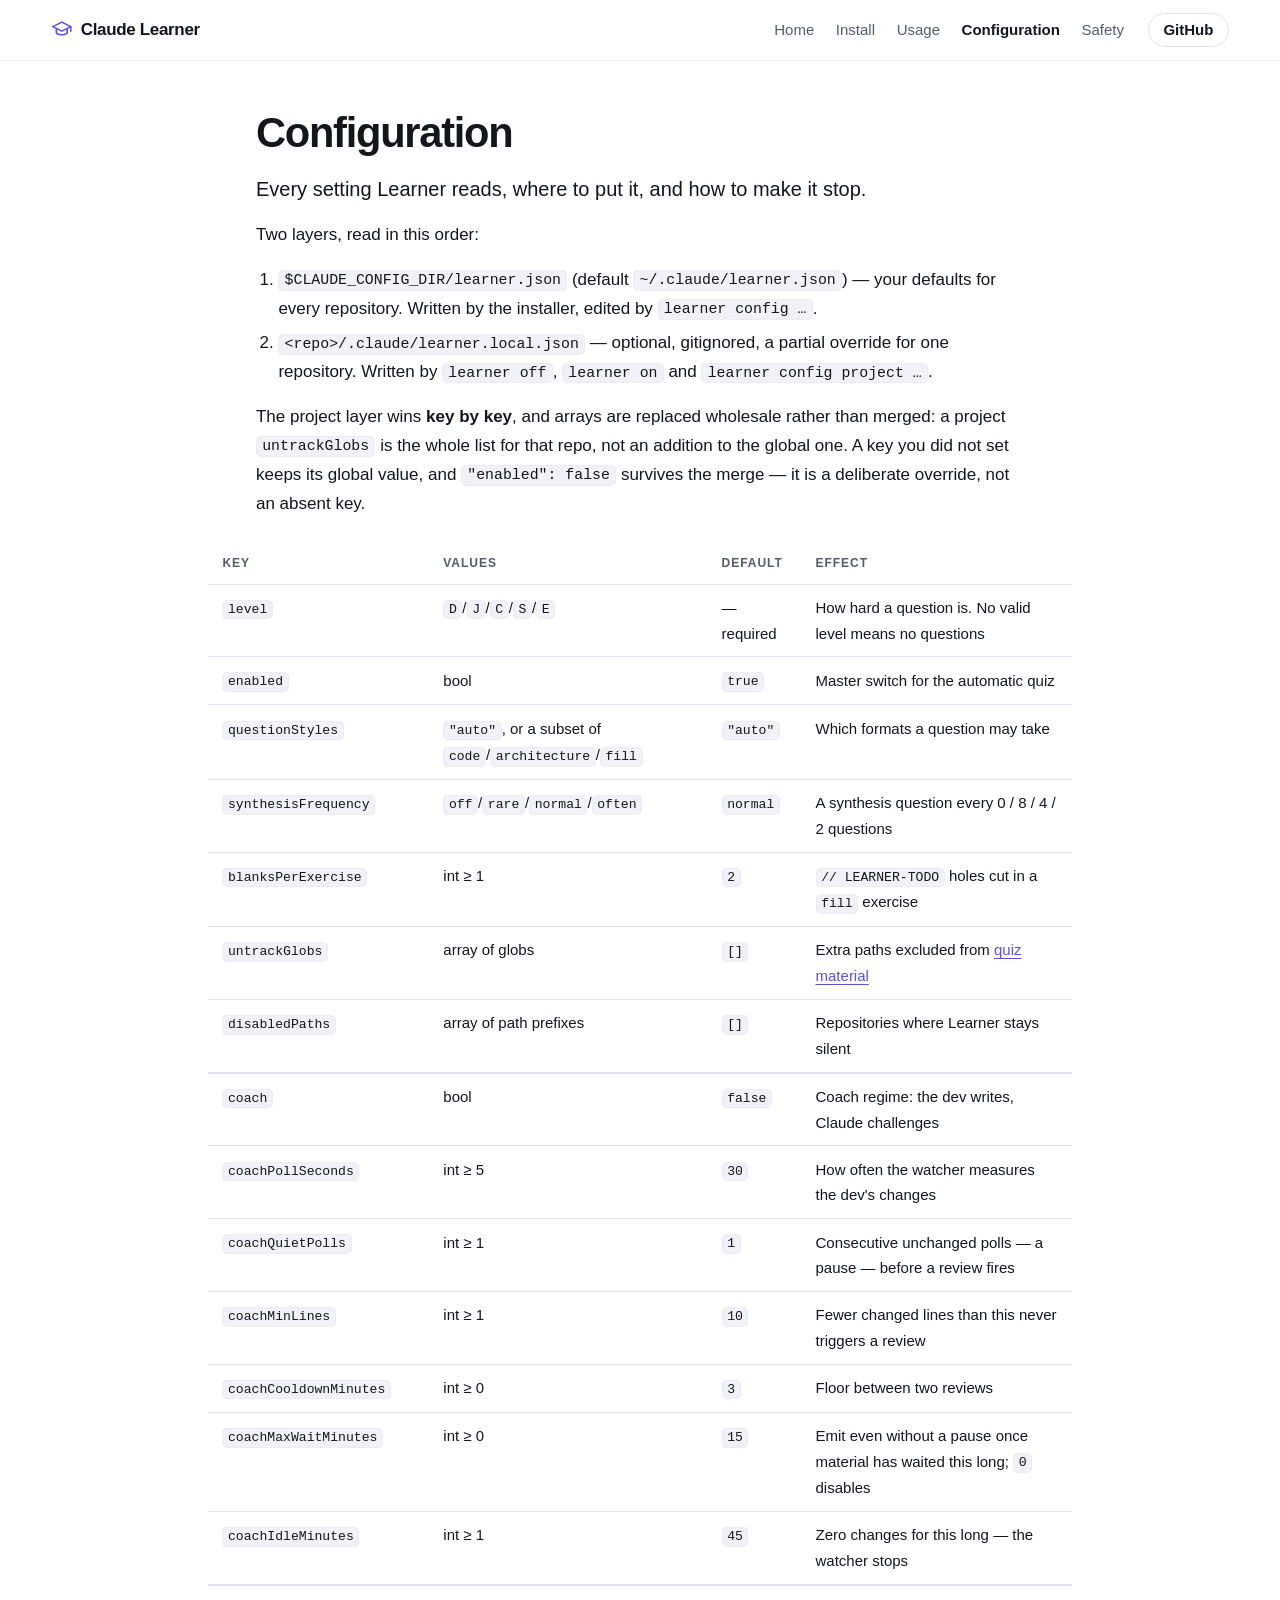
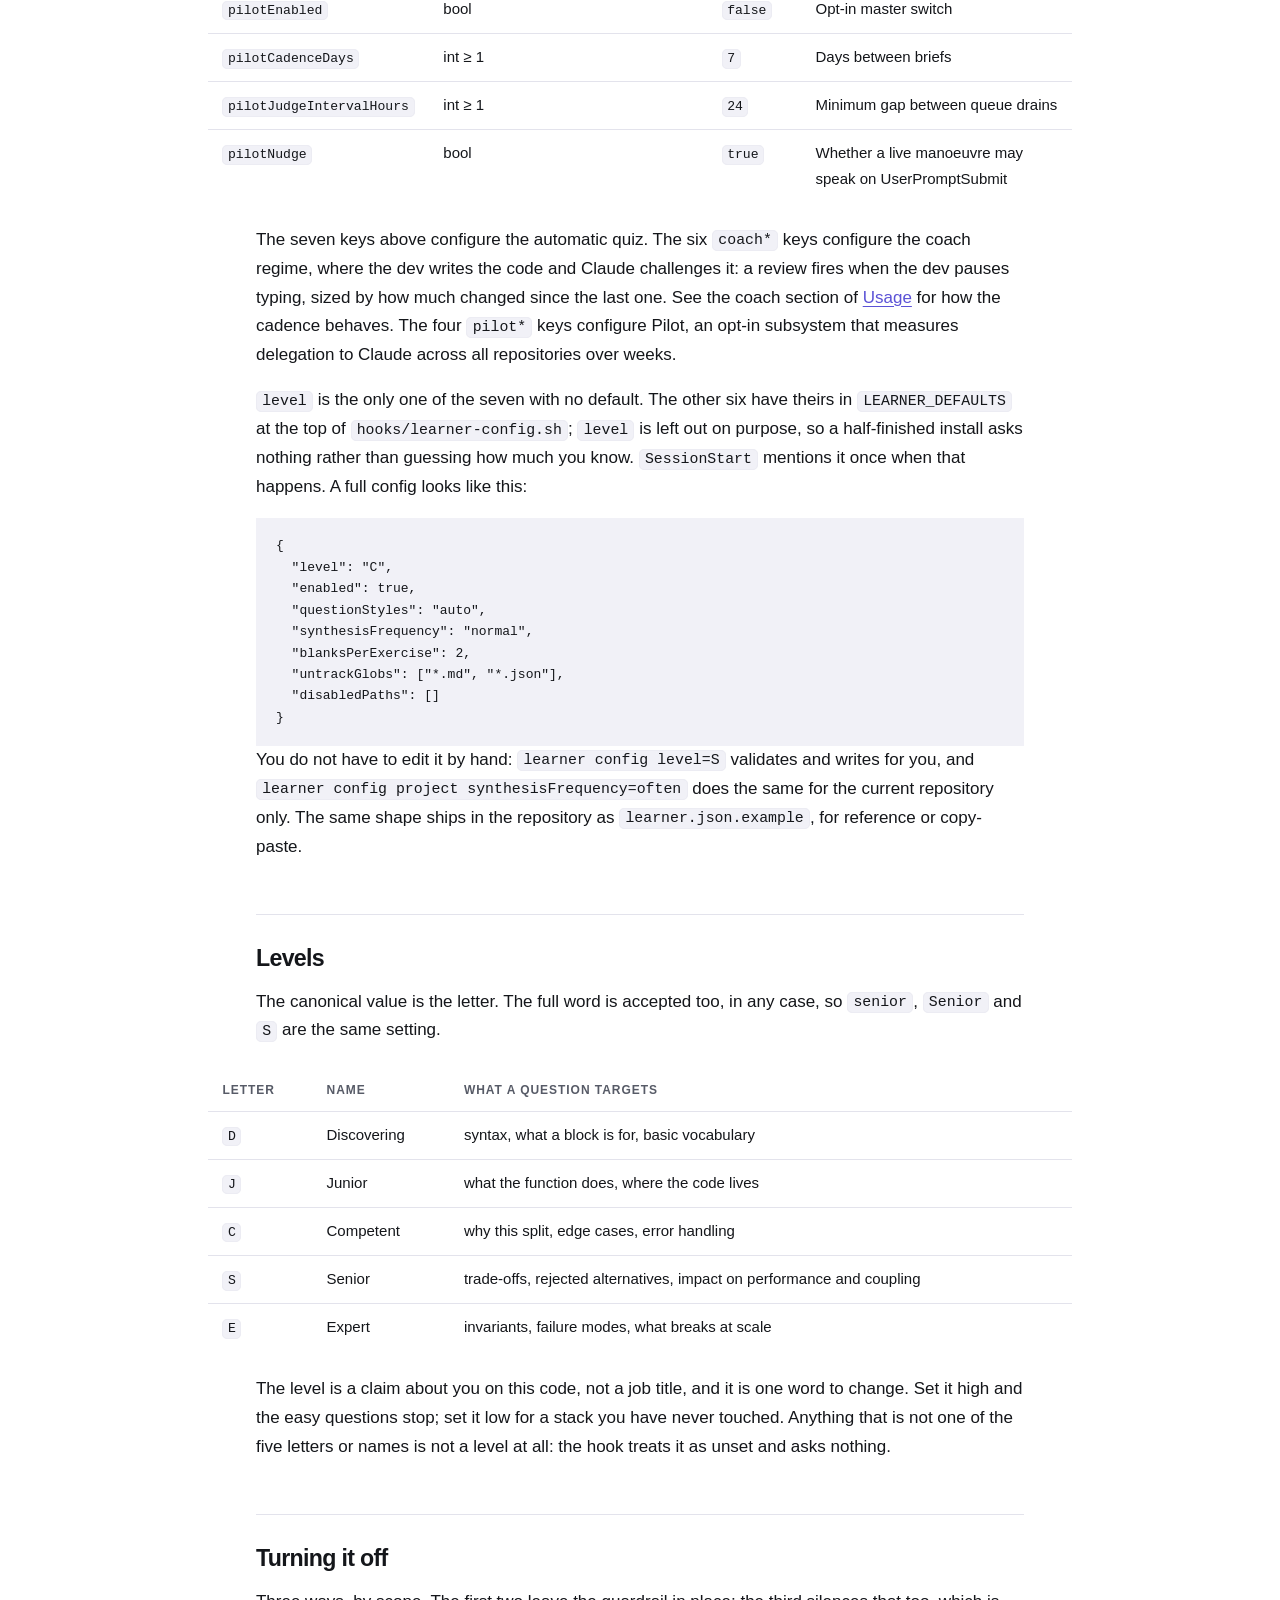
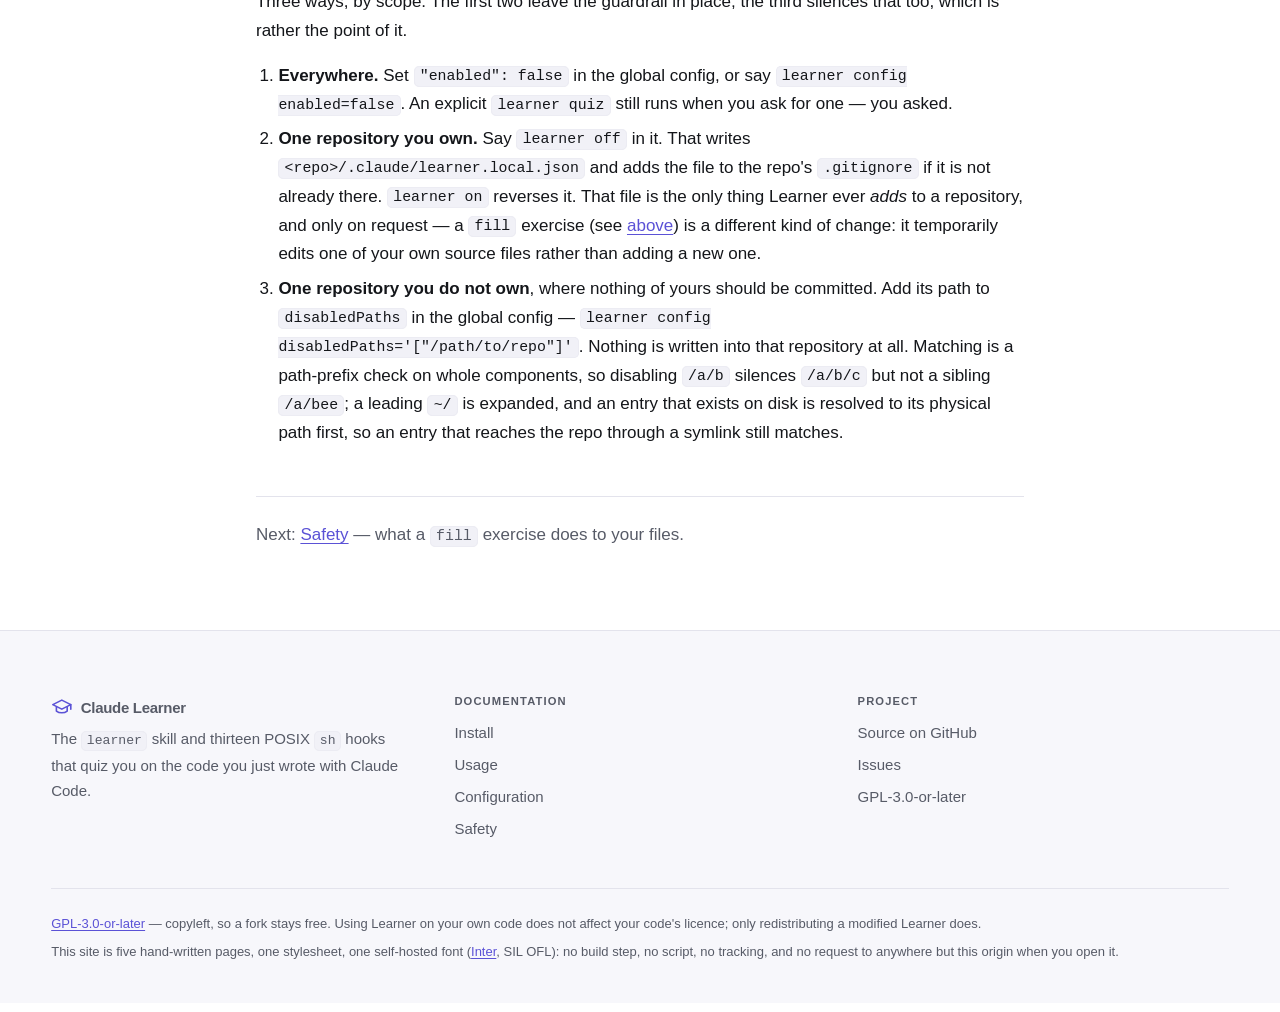
==== commit 473d8f70: "docs(coach): the pause cadence, the six keys, the wider review README, config.html and usage.html de" ====
--- a/docs/config.html
+++ b/docs/config.html
@@ -74,19 +74,12 @@
     </tbody>
     <tbody class="group-coach">
       <tr><td><code>coach</code></td><td>bool</td><td><code>false</code></td><td>Coach regime: the dev writes, Claude challenges</td></tr>
-      <tr><td><code>coachCadence</code></td><td><code>pomodoro</code>/<code>threshold</code></td><td><code>pomodoro</code></td><td>Which clock drives reviews</td></tr>
-      <tr><td><code>coachWorkMinutes</code></td><td>int ≥ 1</td><td><code>25</code></td><td>First work block</td></tr>
-      <tr><td><code>coachWorkGrowthMinutes</code></td><td>int ≥ 0</td><td><code>5</code></td><td>Added to the work block per completed cycle</td></tr>
-      <tr><td><code>coachWorkMaxMinutes</code></td><td>int ≥ 1</td><td><code>45</code></td><td>Work-block ceiling</td></tr>
-      <tr><td><code>coachChallengeMinutes</code></td><td>int ≥ 0</td><td><code>8</code></td><td>Challenge window, fixed</td></tr>
-      <tr><td><code>coachIdleCycles</code></td><td>int ≥ 1</td><td><code>2</code></td><td>Empty work blocks before the watcher stops</td></tr>
-    </tbody>
-    <tbody class="group-coach-threshold">
-      <tr><td><code>coachPollSeconds</code></td><td>int ≥ 5</td><td><code>45</code></td><td>Poll interval — <code>threshold</code> cadence only</td></tr>
-      <tr><td><code>coachLines</code></td><td>int ≥ 1</td><td><code>40</code></td><td>Lines since last review that trigger one — <code>threshold</code> only</td></tr>
-      <tr><td><code>coachFiles</code></td><td>int ≥ 1</td><td><code>3</code></td><td>Changed files that trigger one — <code>threshold</code> only</td></tr>
-      <tr><td><code>coachEveryMinutes</code></td><td>int ≥ 0</td><td><code>0</code></td><td>Elapsed-time trigger, <code>0</code> = off — <code>threshold</code> only</td></tr>
-      <tr><td><code>coachCooldownMinutes</code></td><td>int ≥ 0</td><td><code>5</code></td><td>Floor between two reviews — <code>threshold</code> only</td></tr>
+      <tr><td><code>coachPollSeconds</code></td><td>int ≥ 5</td><td><code>30</code></td><td>How often the watcher measures the dev's changes</td></tr>
+      <tr><td><code>coachQuietPolls</code></td><td>int ≥ 1</td><td><code>1</code></td><td>Consecutive unchanged polls — a pause — before a review fires</td></tr>
+      <tr><td><code>coachMinLines</code></td><td>int ≥ 1</td><td><code>10</code></td><td>Fewer changed lines than this never triggers a review</td></tr>
+      <tr><td><code>coachCooldownMinutes</code></td><td>int ≥ 0</td><td><code>3</code></td><td>Floor between two reviews</td></tr>
+      <tr><td><code>coachMaxWaitMinutes</code></td><td>int ≥ 0</td><td><code>15</code></td><td>Emit even without a pause once material has waited this long; <code>0</code> disables</td></tr>
+      <tr><td><code>coachIdleMinutes</code></td><td>int ≥ 1</td><td><code>45</code></td><td>Zero changes for this long — the watcher stops</td></tr>
     </tbody>
     <tbody class="group-pilot">
       <tr><td><code>pilotEnabled</code></td><td>bool</td><td><code>false</code></td><td>Opt-in master switch</td></tr>
@@ -97,12 +90,10 @@
   </table>
   </div>
 
-  <p>The seven keys above configure the automatic quiz. The twelve <code>coach*</code> keys
-  configure the coach regime, where the dev writes the code and Claude challenges it on a
-  cadence: <code>coach</code> plus the pomodoro-cadence keys are read regardless of
-  <code>coachCadence</code>; the last five keys, marked "threshold only" above, are read only
-  when <code>coachCadence</code> is <code>"threshold"</code>. See the coach section of
-  <a href="usage.html">Usage</a> for how the cadence behaves. The four <code>pilot*</code> keys
+  <p>The seven keys above configure the automatic quiz. The six <code>coach*</code> keys
+  configure the coach regime, where the dev writes the code and Claude challenges it: a review
+  fires when the dev pauses typing, sized by how much changed since the last one. See the coach
+  section of <a href="usage.html">Usage</a> for how the cadence behaves. The four <code>pilot*</code> keys
   configure Pilot, an opt-in subsystem that measures delegation to Claude across all repositories over weeks.</p>
 
   <p><code>level</code> is the only one of the seven with no default. The other six have
--- a/docs/assets/style.css
+++ b/docs/assets/style.css
@@ -665,12 +665,9 @@
 td code { white-space: nowrap; }
 td.wrap code { white-space: normal; }
 
-/* Groups two rulesets of coach* keys apart: the pomodoro-cadence keys (read
-   regardless of coachCadence) from the threshold-only keys below them, the
-   same split the spec's own config table draws with its "threshold only"
-   suffix — carried here into an actual visual seam rather than prose alone. */
+/* Separates each feature's key group (quiz / coach / pilot) with a visual
+   seam, since the config table's <tbody> elements group by subsystem. */
 tbody + tbody { border-top: 2px solid var(--rule); }
-tbody.group-coach-threshold td { background: var(--surface-2); }
 
 dt { font-weight: 640; margin-top: 1.25rem; }
 dl > dt:first-child { margin-top: 0; }
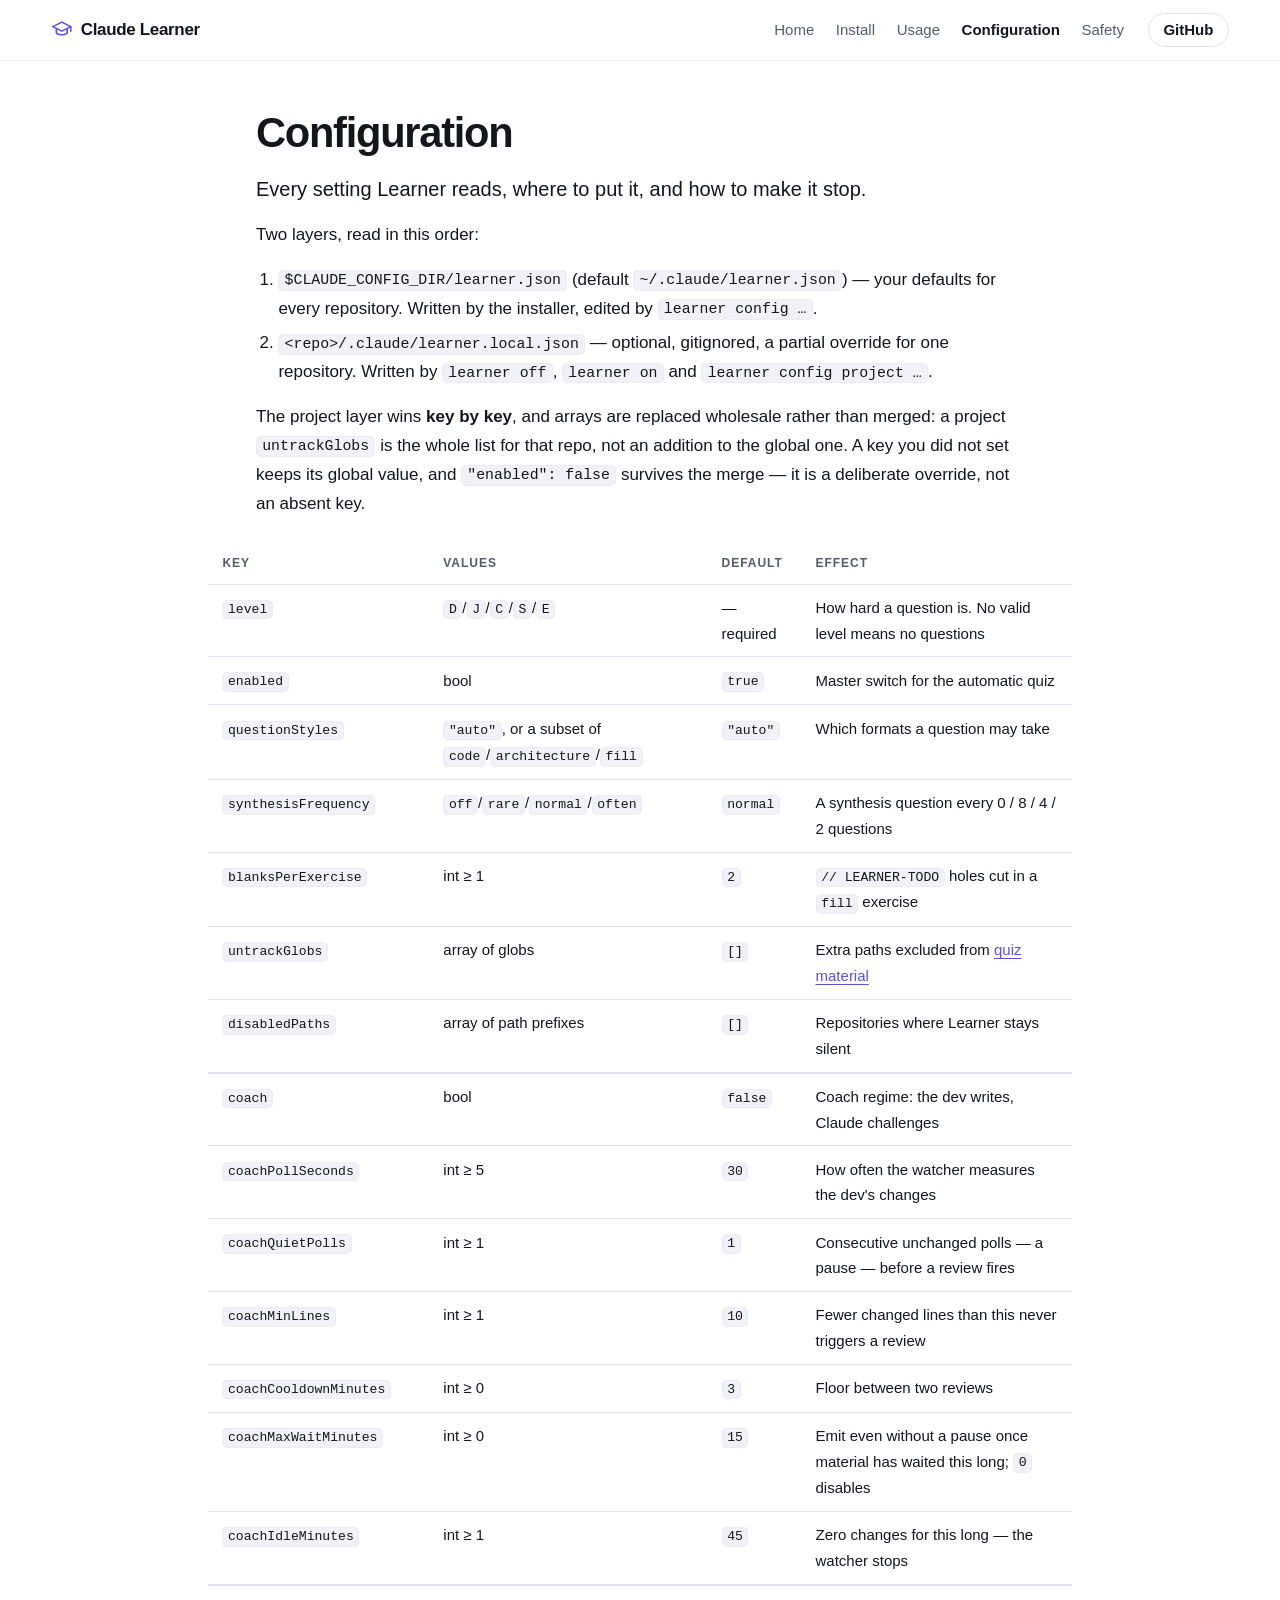
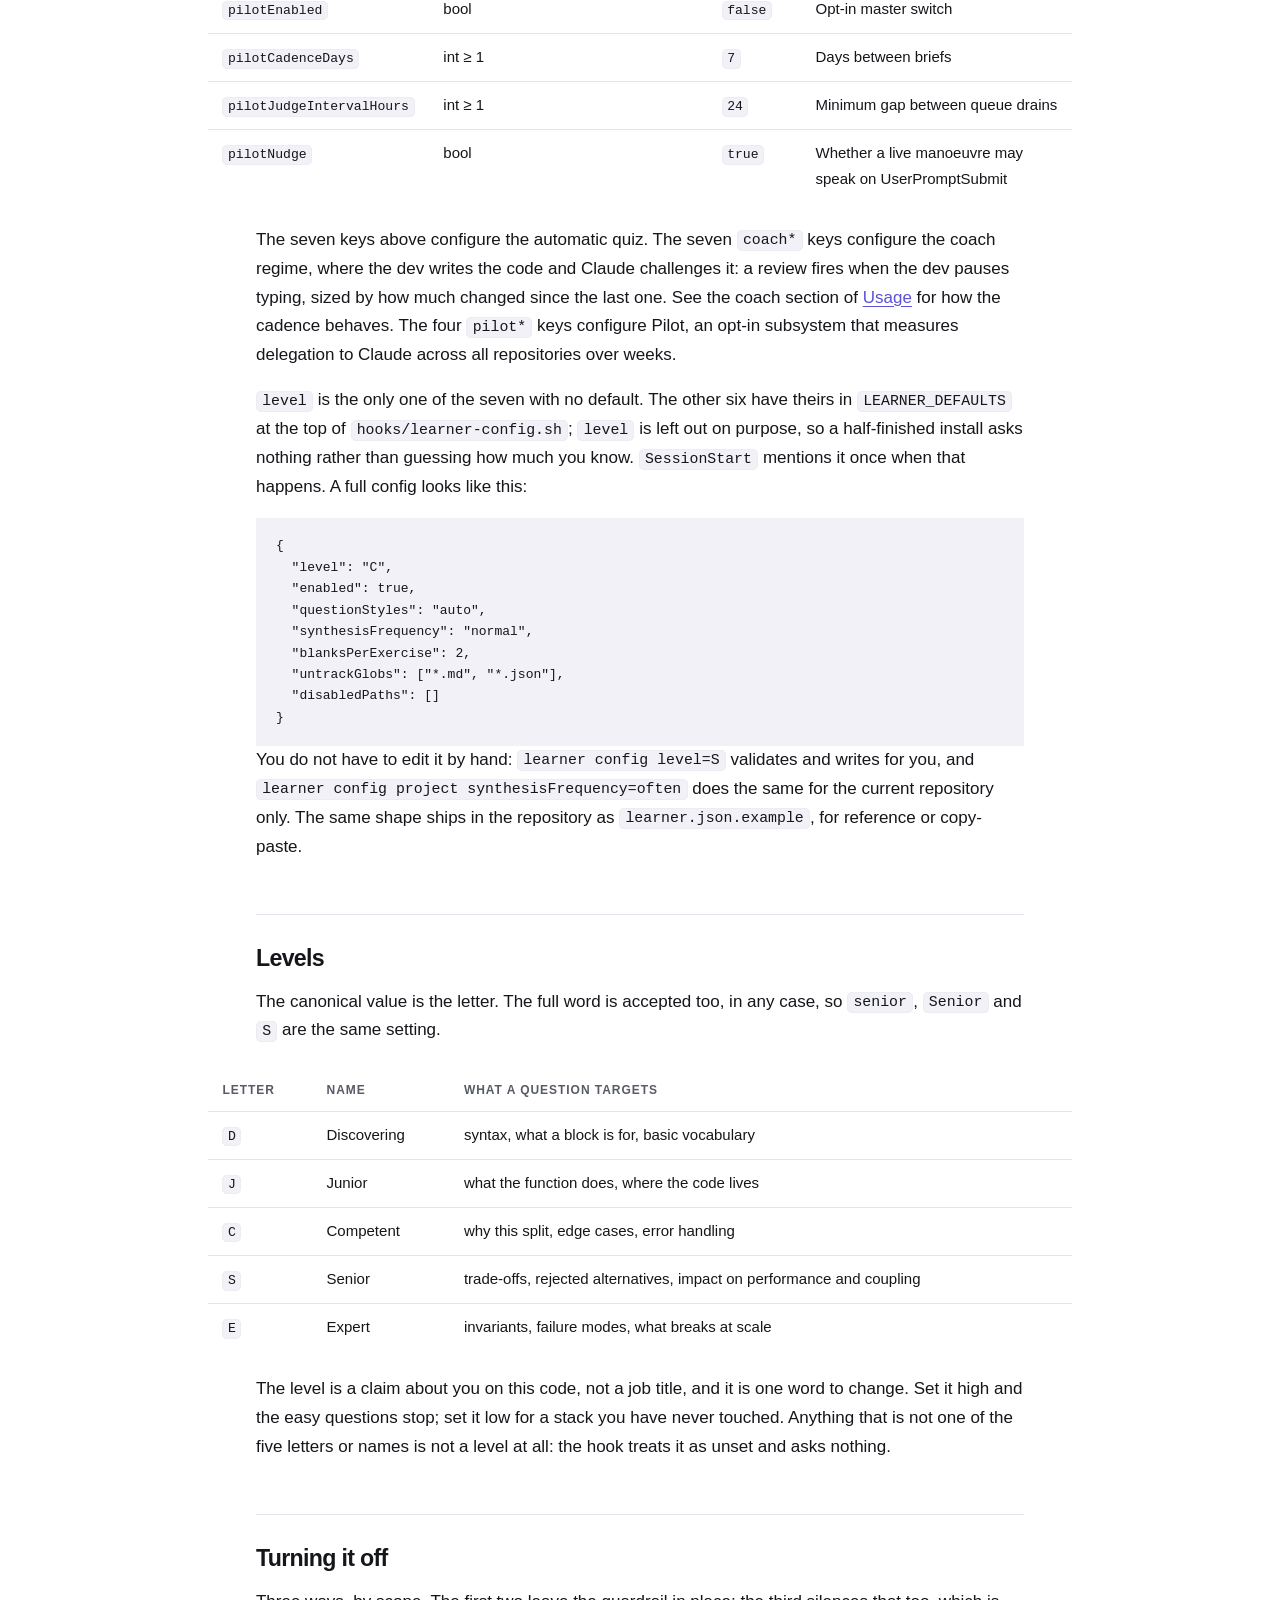
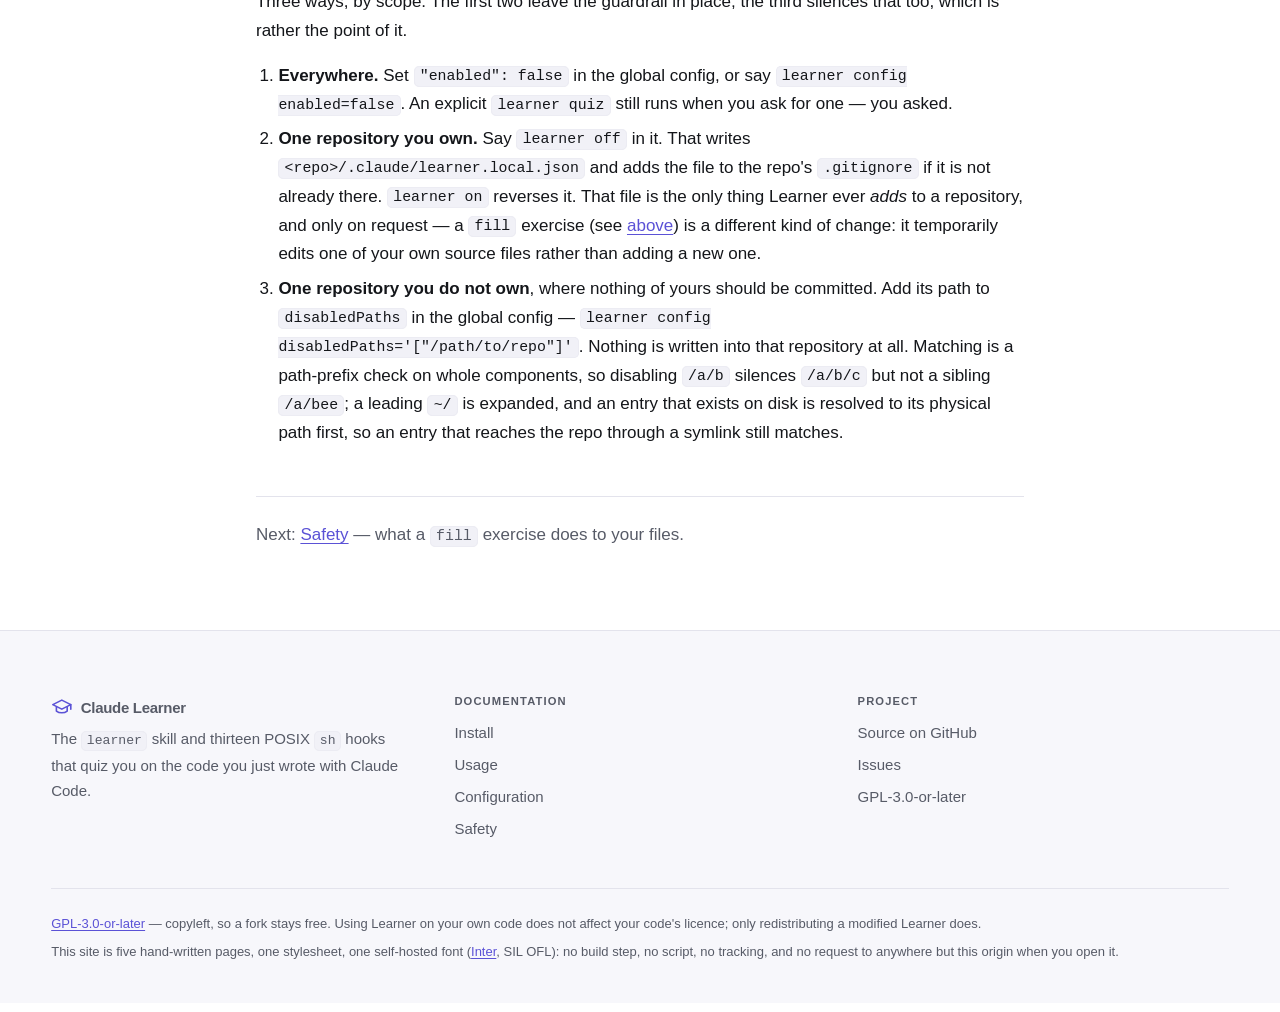
==== commit 6fd821f0: "fix(coach): correct the question-batching claim, the coach* key count, and retarget the deleted guar" ====
--- a/docs/config.html
+++ b/docs/config.html
@@ -90,7 +90,7 @@
   </table>
   </div>
 
-  <p>The seven keys above configure the automatic quiz. The six <code>coach*</code> keys
+  <p>The seven keys above configure the automatic quiz. The seven <code>coach*</code> keys
   configure the coach regime, where the dev writes the code and Claude challenges it: a review
   fires when the dev pauses typing, sized by how much changed since the last one. See the coach
   section of <a href="usage.html">Usage</a> for how the cadence behaves. The four <code>pilot*</code> keys
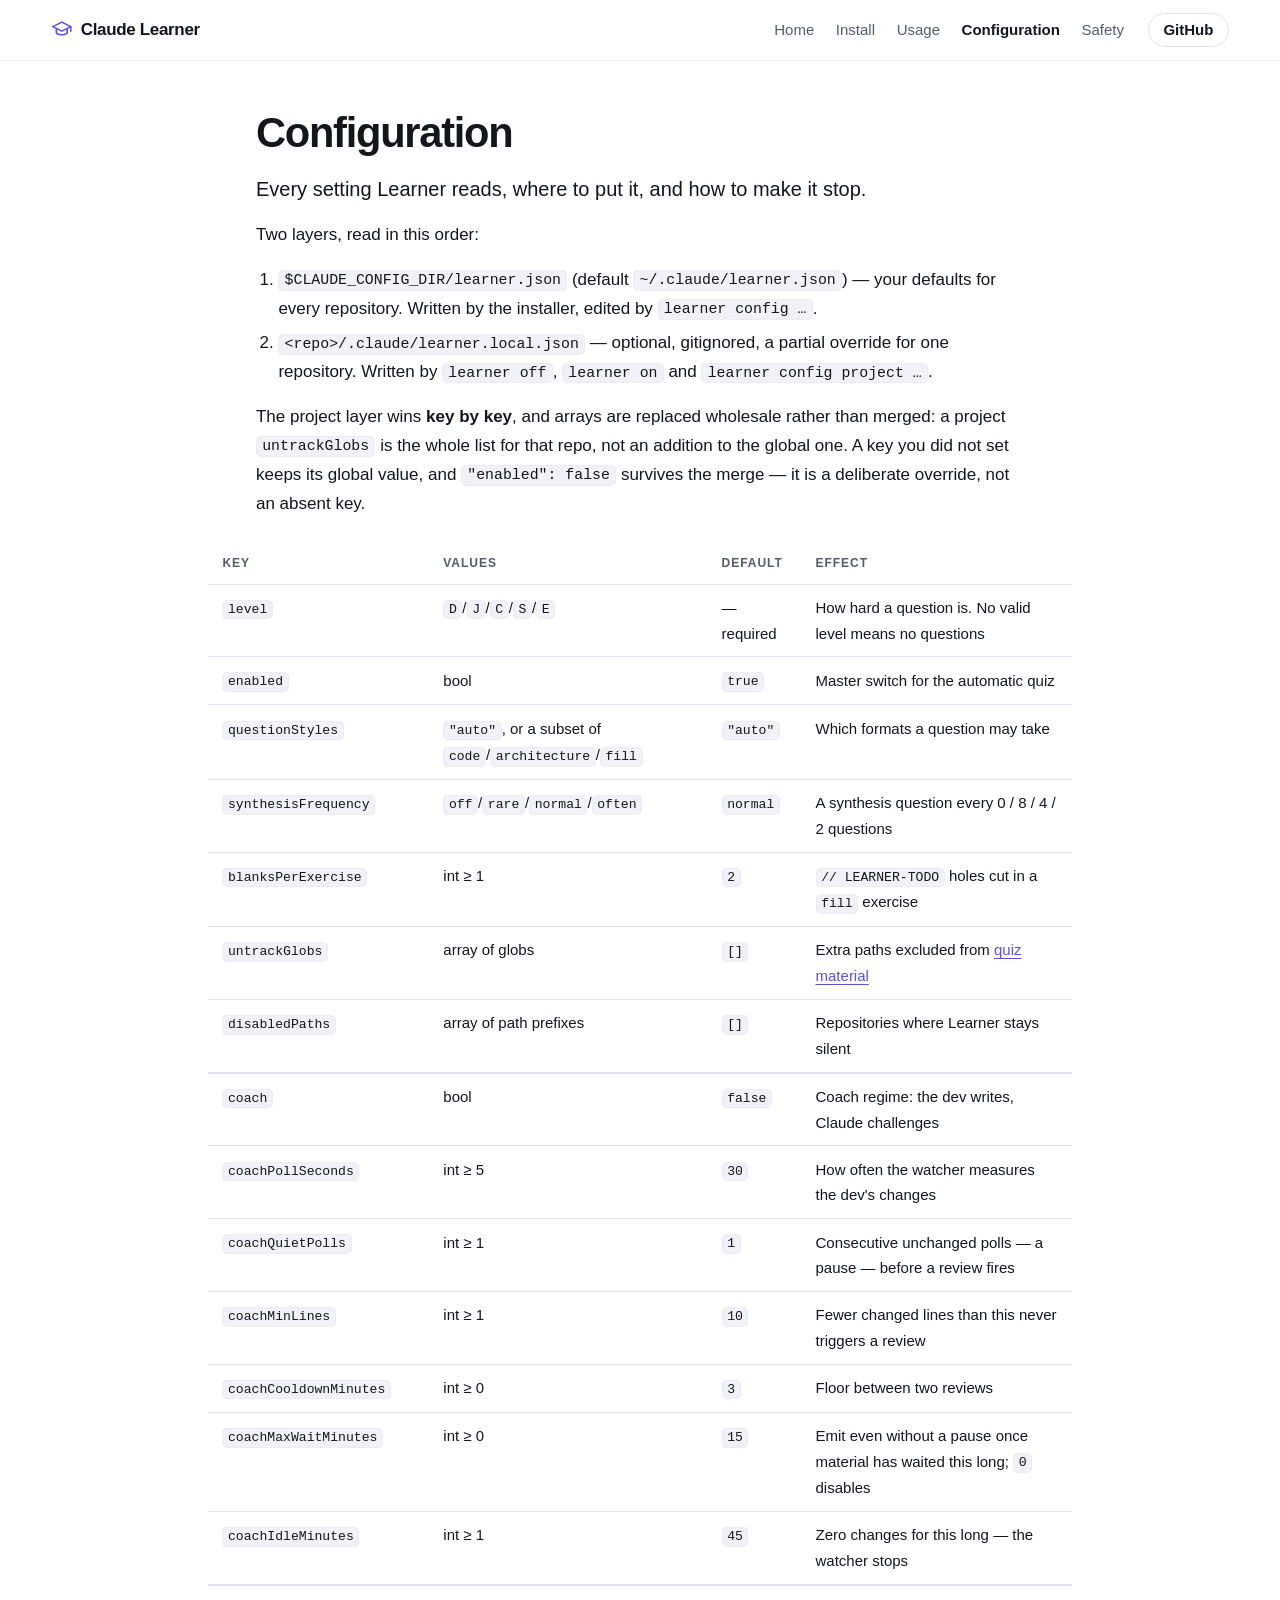
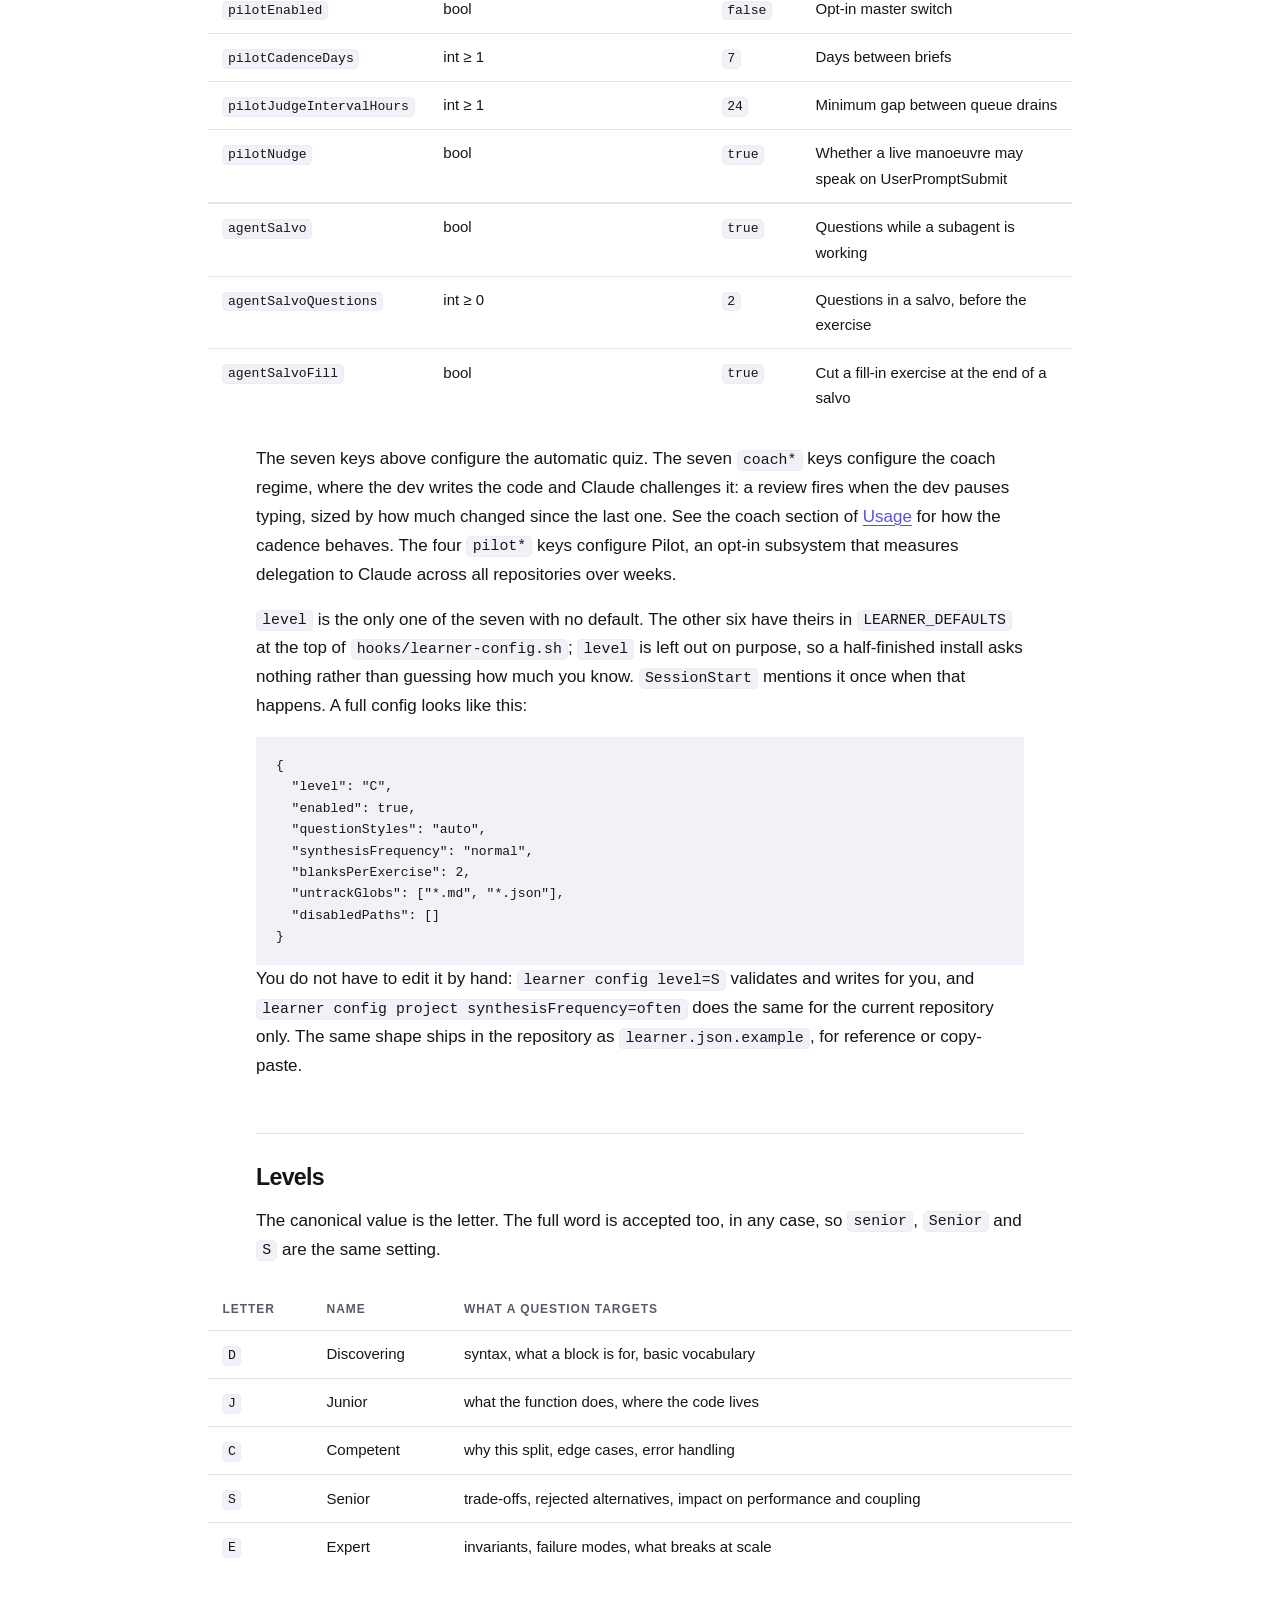
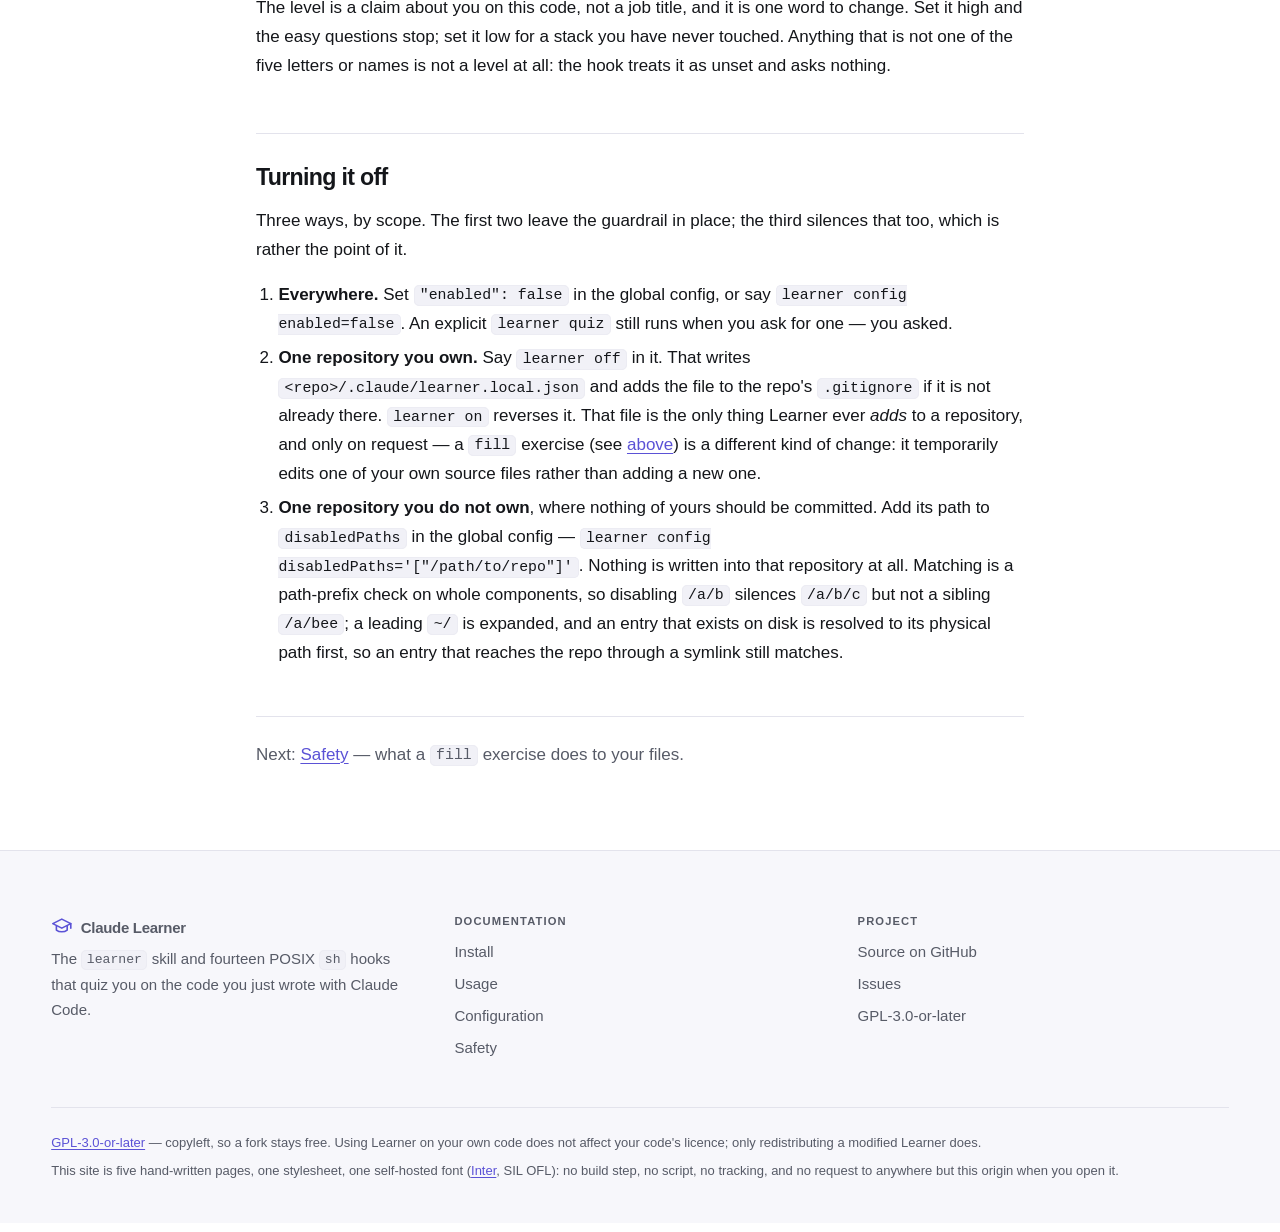
==== commit 9339c65d: "Merge origin/main into coach v2 main landed the agent salvo, the in-plugin README/LICENSE and the LE" ====
--- a/docs/config.html
+++ b/docs/config.html
@@ -87,6 +87,11 @@
       <tr><td><code>pilotJudgeIntervalHours</code></td><td>int ≥ 1</td><td><code>24</code></td><td>Minimum gap between queue drains</td></tr>
       <tr><td><code>pilotNudge</code></td><td>bool</td><td><code>true</code></td><td>Whether a live manoeuvre may speak on UserPromptSubmit</td></tr>
     </tbody>
+    <tbody class="group-salvo">
+      <tr><td><code>agentSalvo</code></td><td>bool</td><td><code>true</code></td><td>Questions while a subagent is working</td></tr>
+      <tr><td><code>agentSalvoQuestions</code></td><td>int ≥ 0</td><td><code>2</code></td><td>Questions in a salvo, before the exercise</td></tr>
+      <tr><td><code>agentSalvoFill</code></td><td>bool</td><td><code>true</code></td><td>Cut a fill-in exercise at the end of a salvo</td></tr>
+    </tbody>
   </table>
   </div>
 
@@ -185,7 +190,7 @@
         </svg>
         Claude Learner
       </a>
-      <p>The <code>learner</code> skill and thirteen POSIX <code>sh</code> hooks that quiz you on the code you just
+      <p>The <code>learner</code> skill and fourteen POSIX <code>sh</code> hooks that quiz you on the code you just
       wrote with Claude Code.</p>
     </div>
     <div>
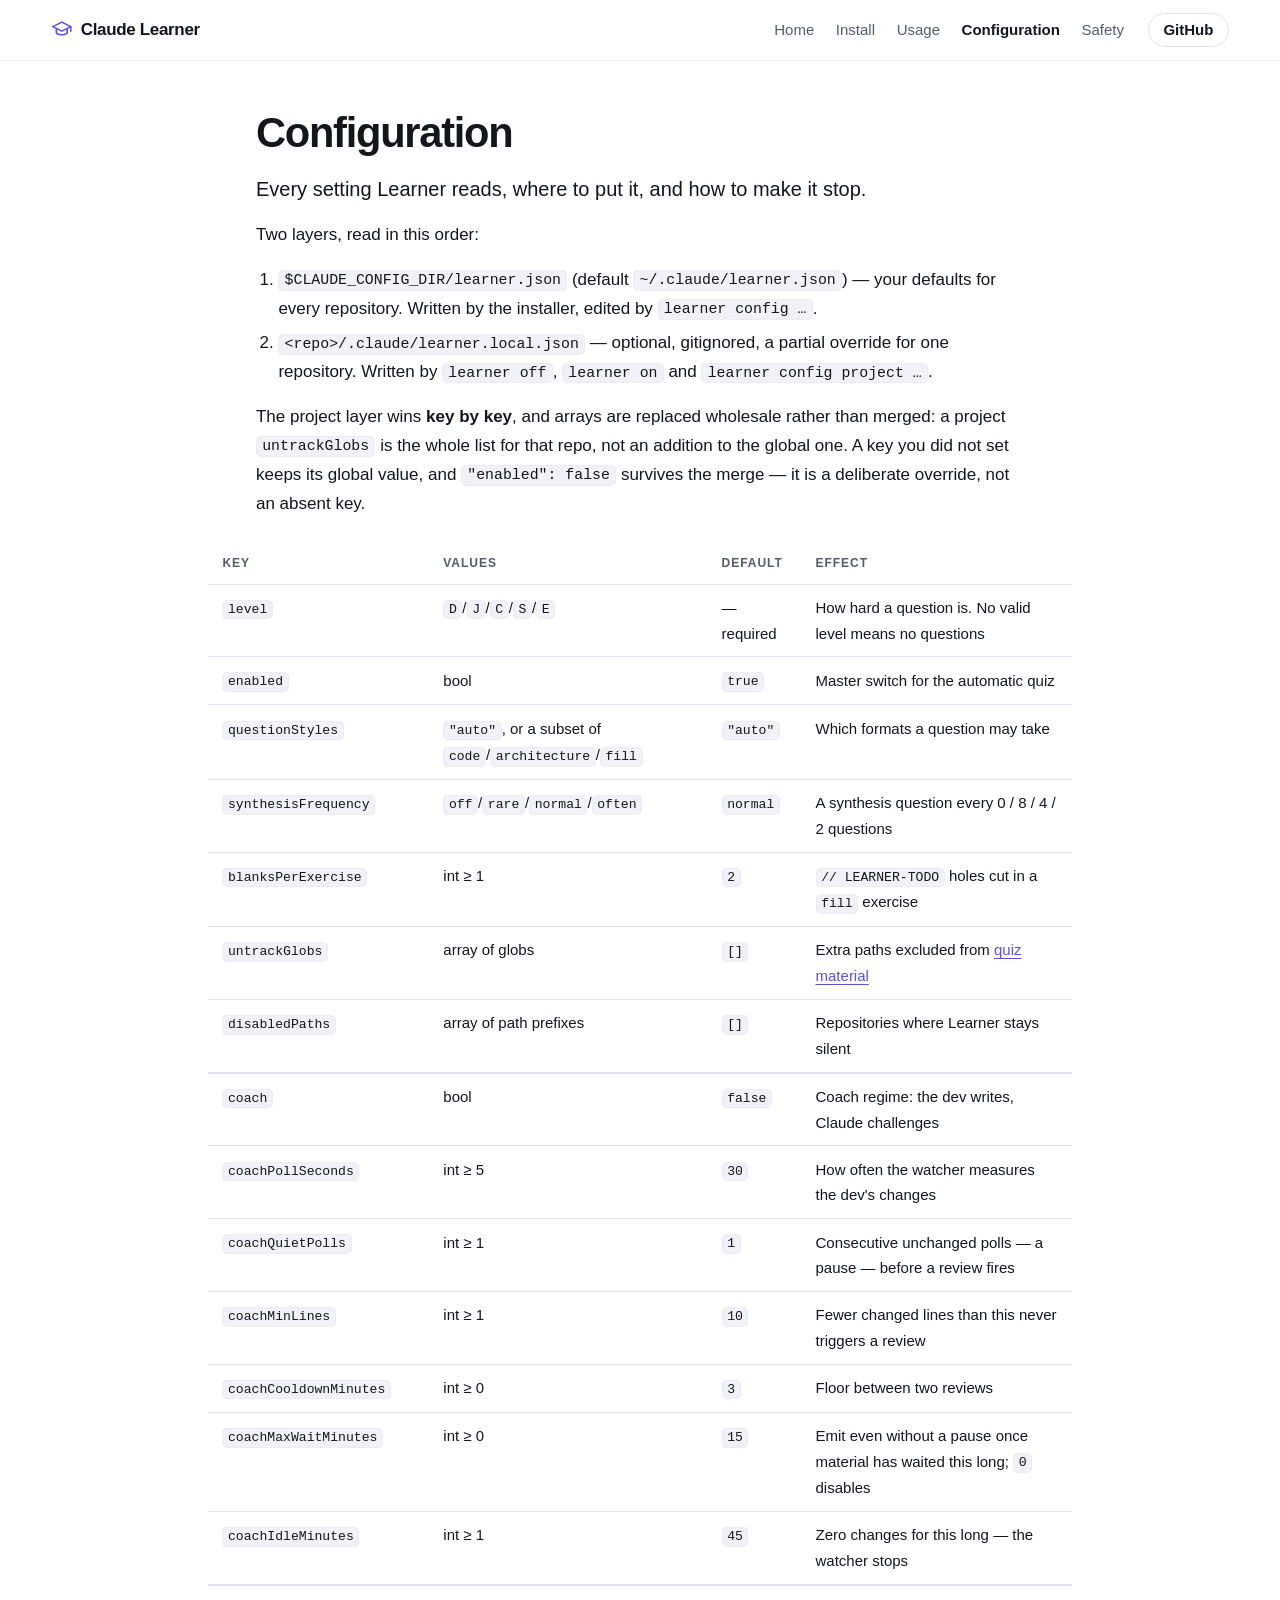
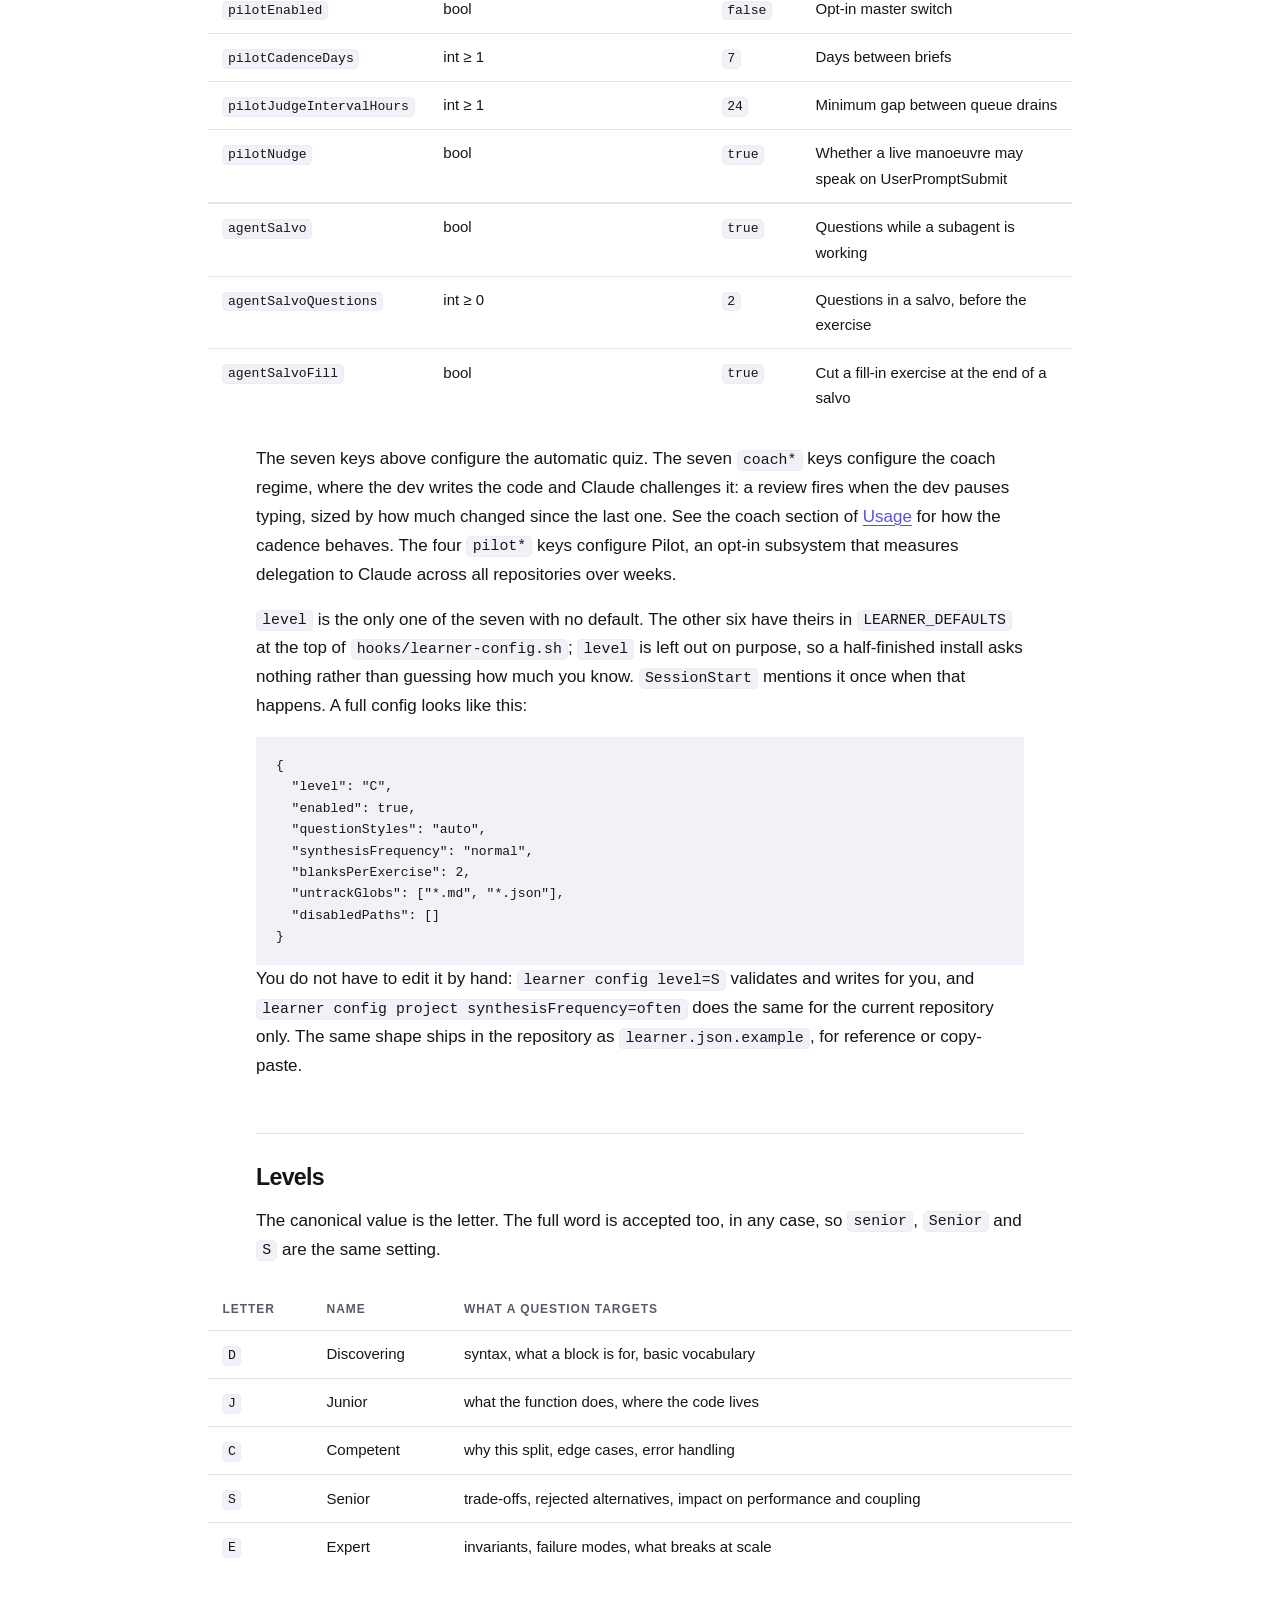
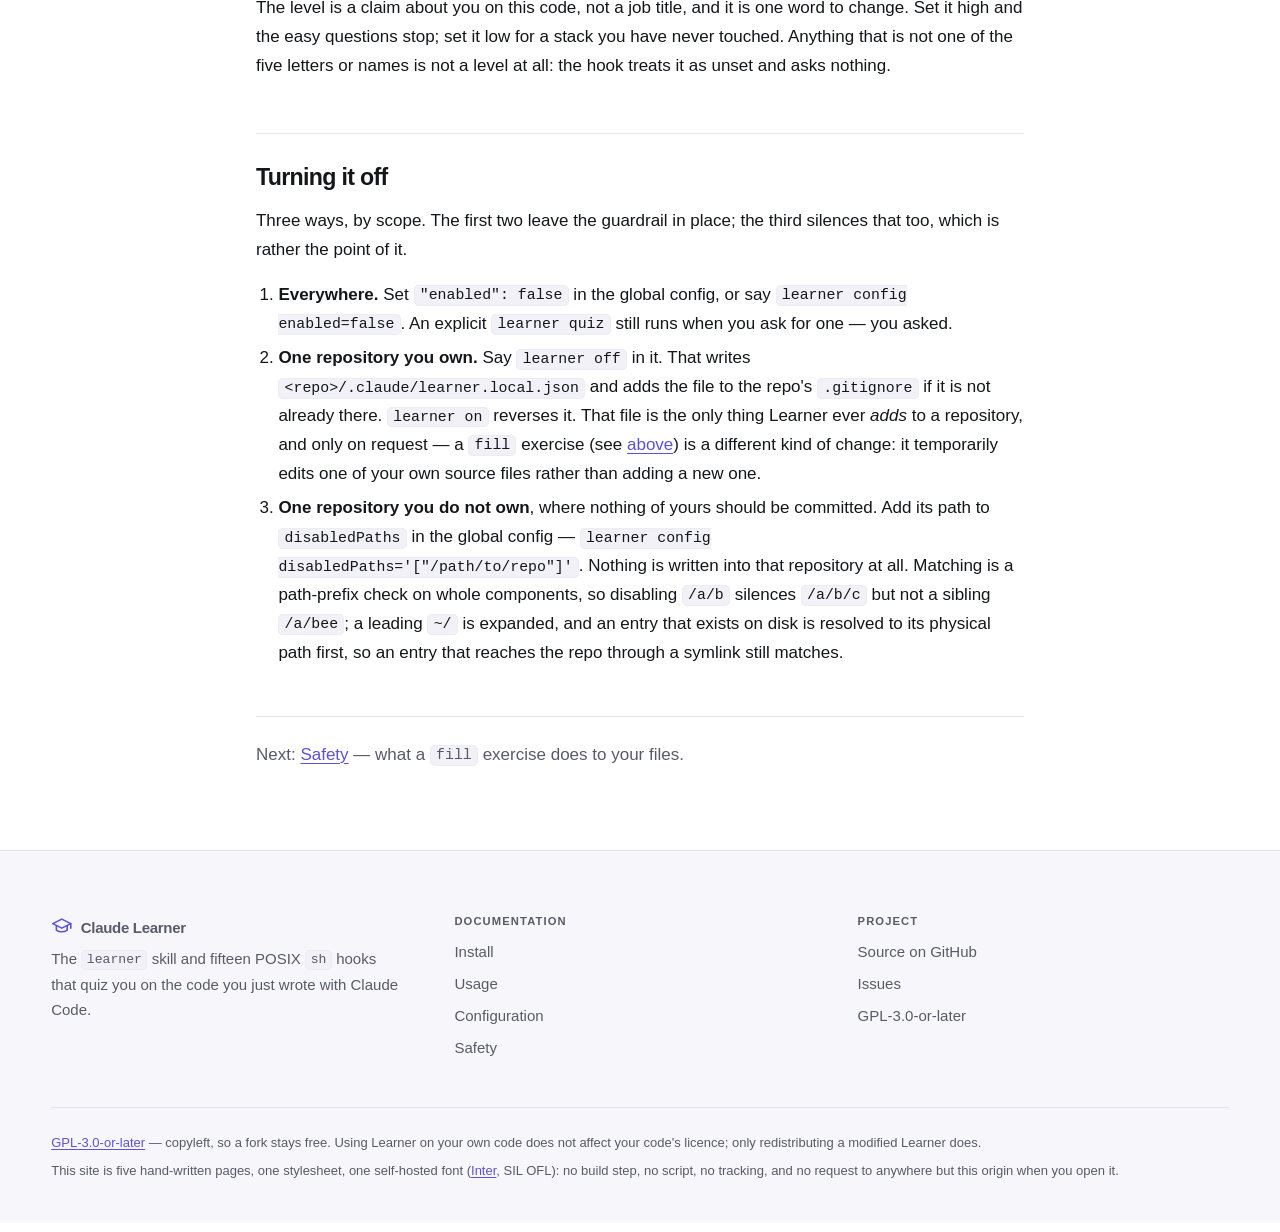
==== commit 1ad265f4: "feat(events): learner-event.sh asked and the events.jsonl schema Add contract/events.schema.json (dr" ====
--- a/docs/config.html
+++ b/docs/config.html
@@ -190,7 +190,7 @@
         </svg>
         Claude Learner
       </a>
-      <p>The <code>learner</code> skill and fourteen POSIX <code>sh</code> hooks that quiz you on the code you just
+      <p>The <code>learner</code> skill and fifteen POSIX <code>sh</code> hooks that quiz you on the code you just
       wrote with Claude Code.</p>
     </div>
     <div>
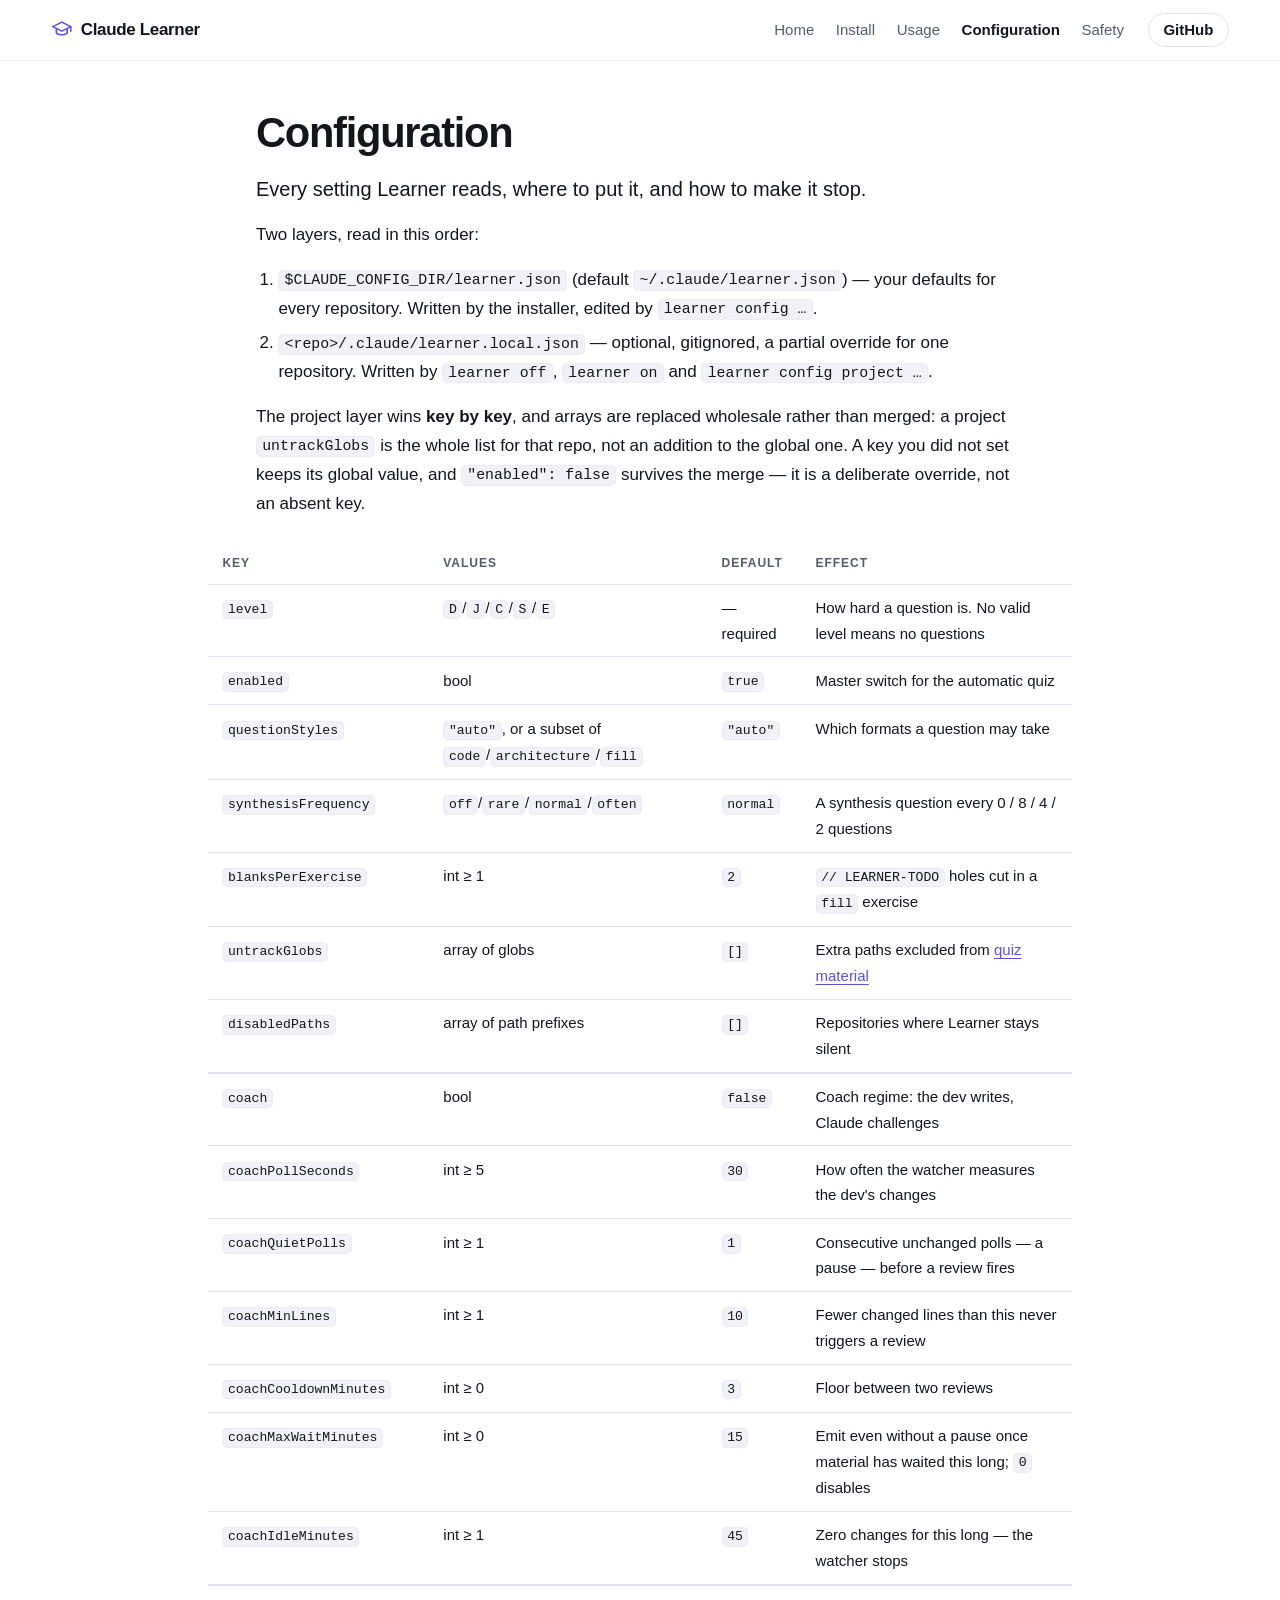
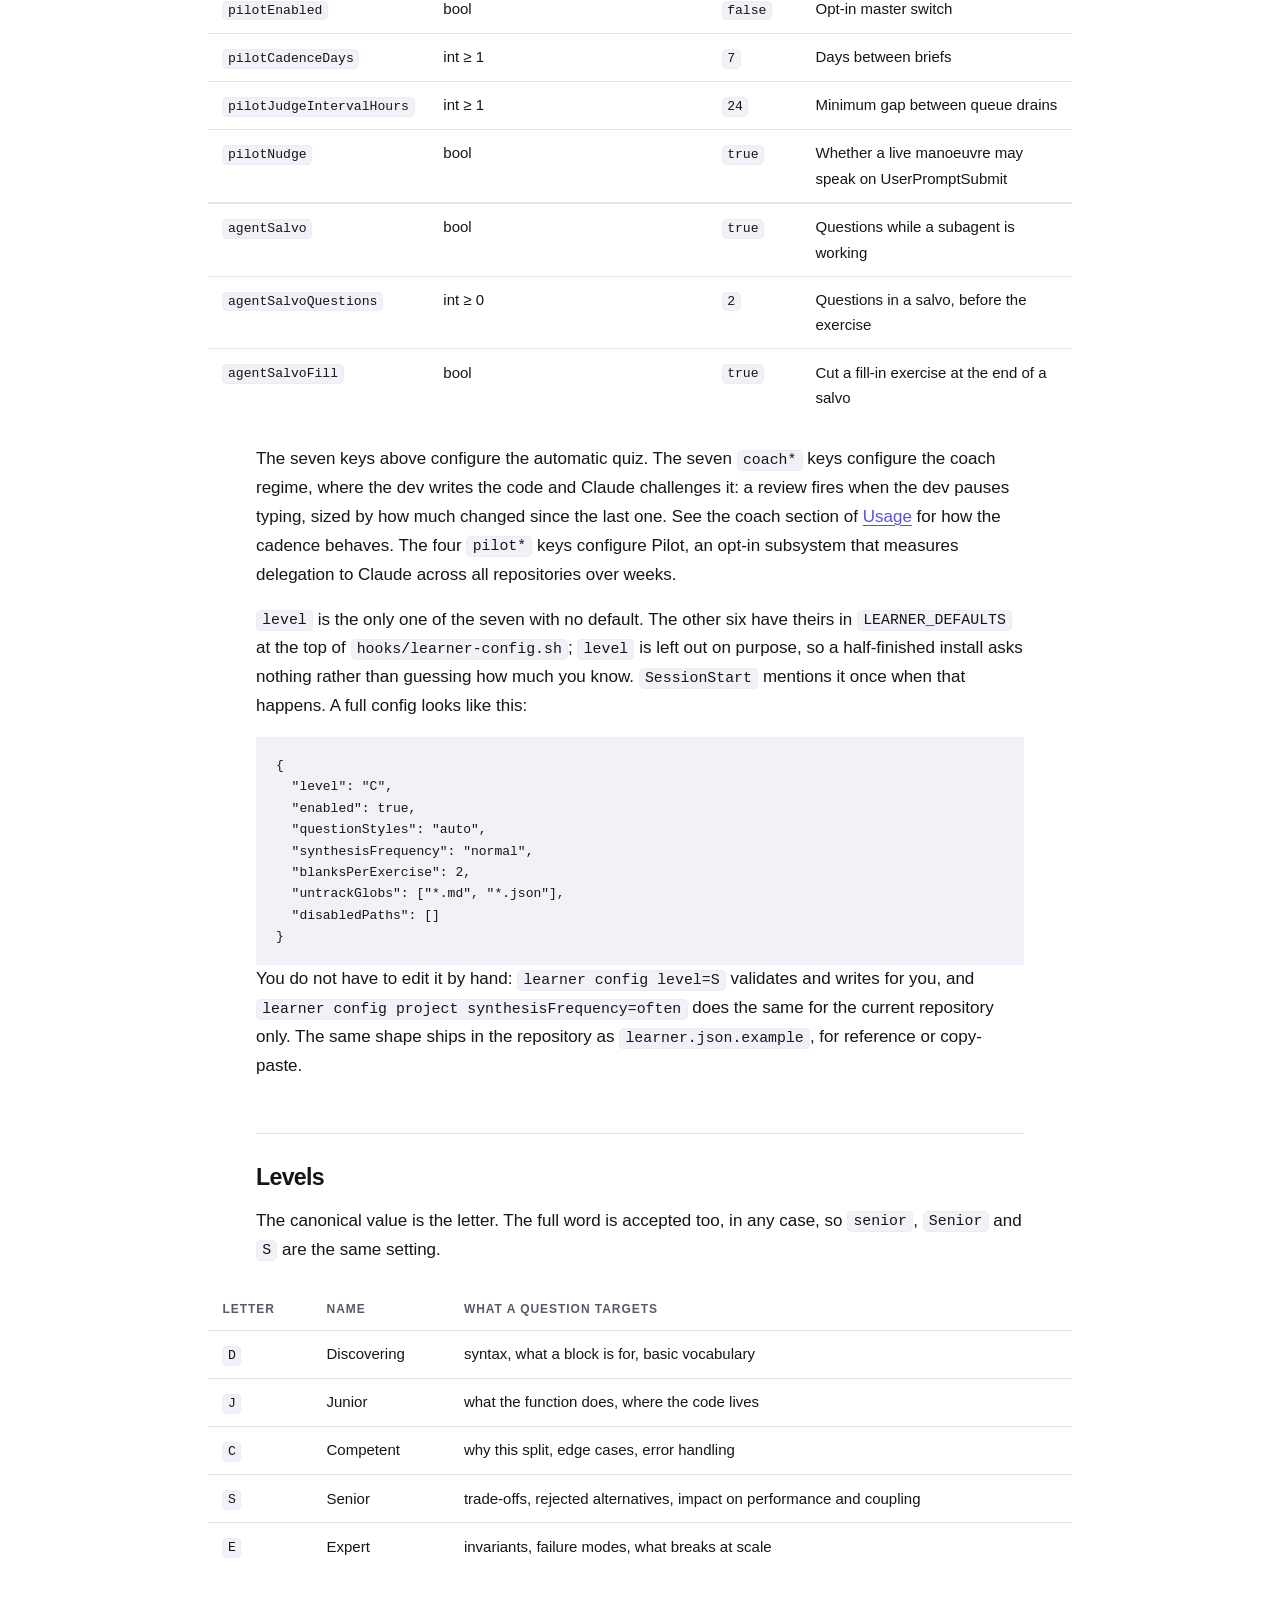
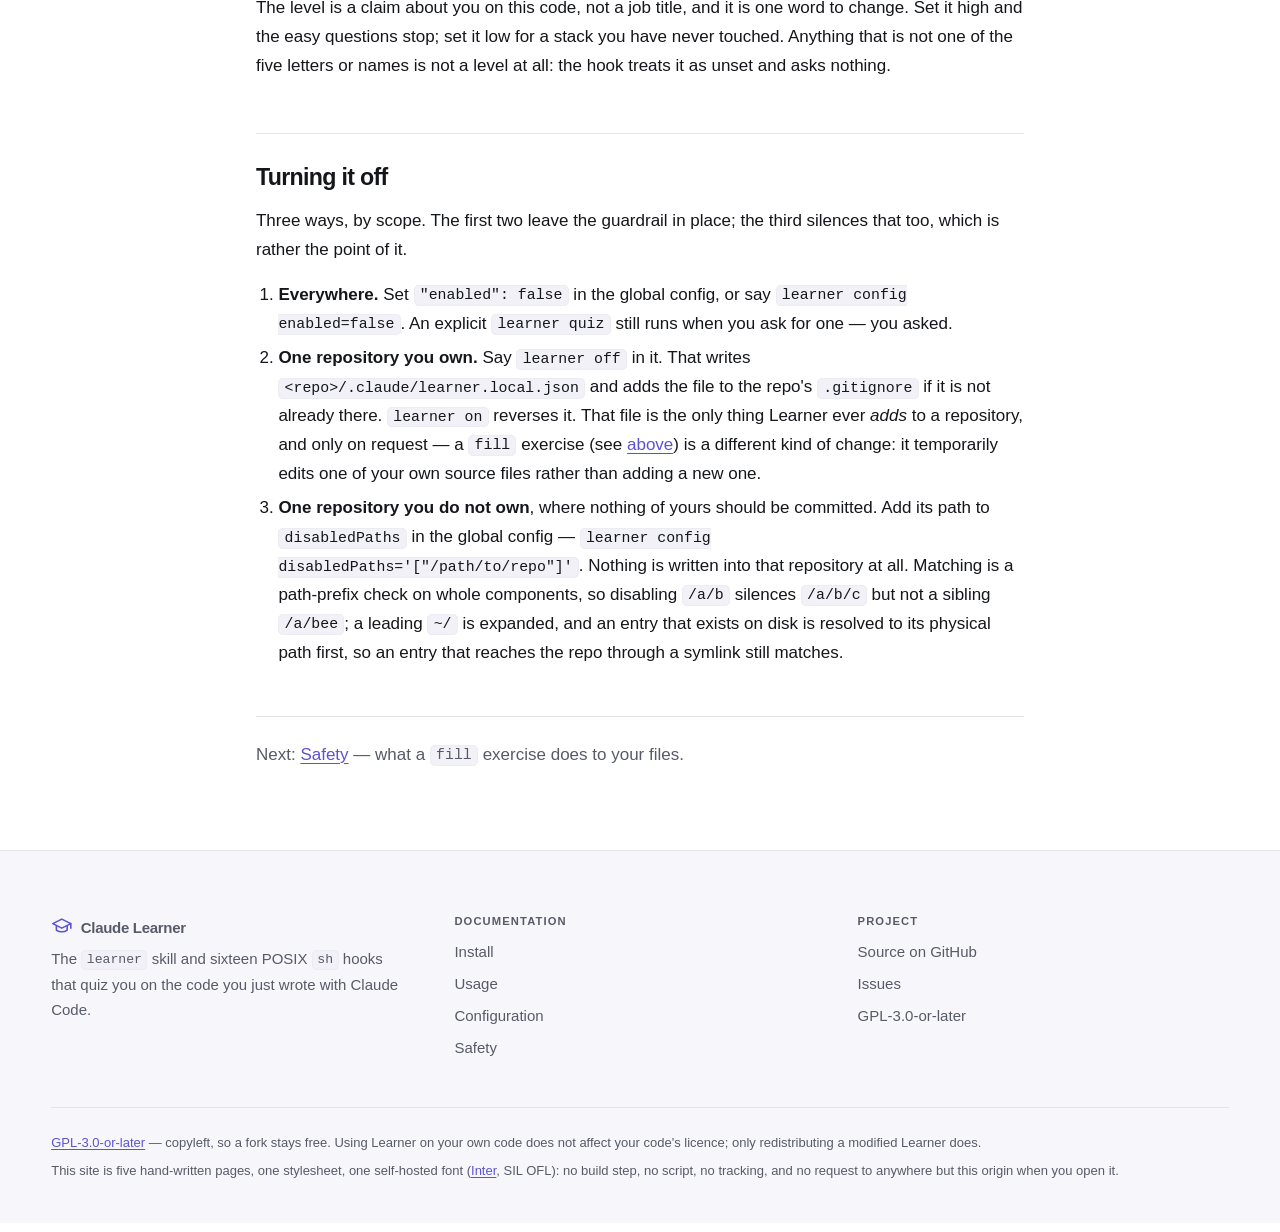
==== commit 2024ea61: "fix(plugin): address marketplace review findings - update: re-install through a shipped, readable le" ====
--- a/docs/config.html
+++ b/docs/config.html
@@ -190,7 +190,7 @@
         </svg>
         Claude Learner
       </a>
-      <p>The <code>learner</code> skill and fifteen POSIX <code>sh</code> hooks that quiz you on the code you just
+      <p>The <code>learner</code> skill and sixteen POSIX <code>sh</code> hooks that quiz you on the code you just
       wrote with Claude Code.</p>
     </div>
     <div>
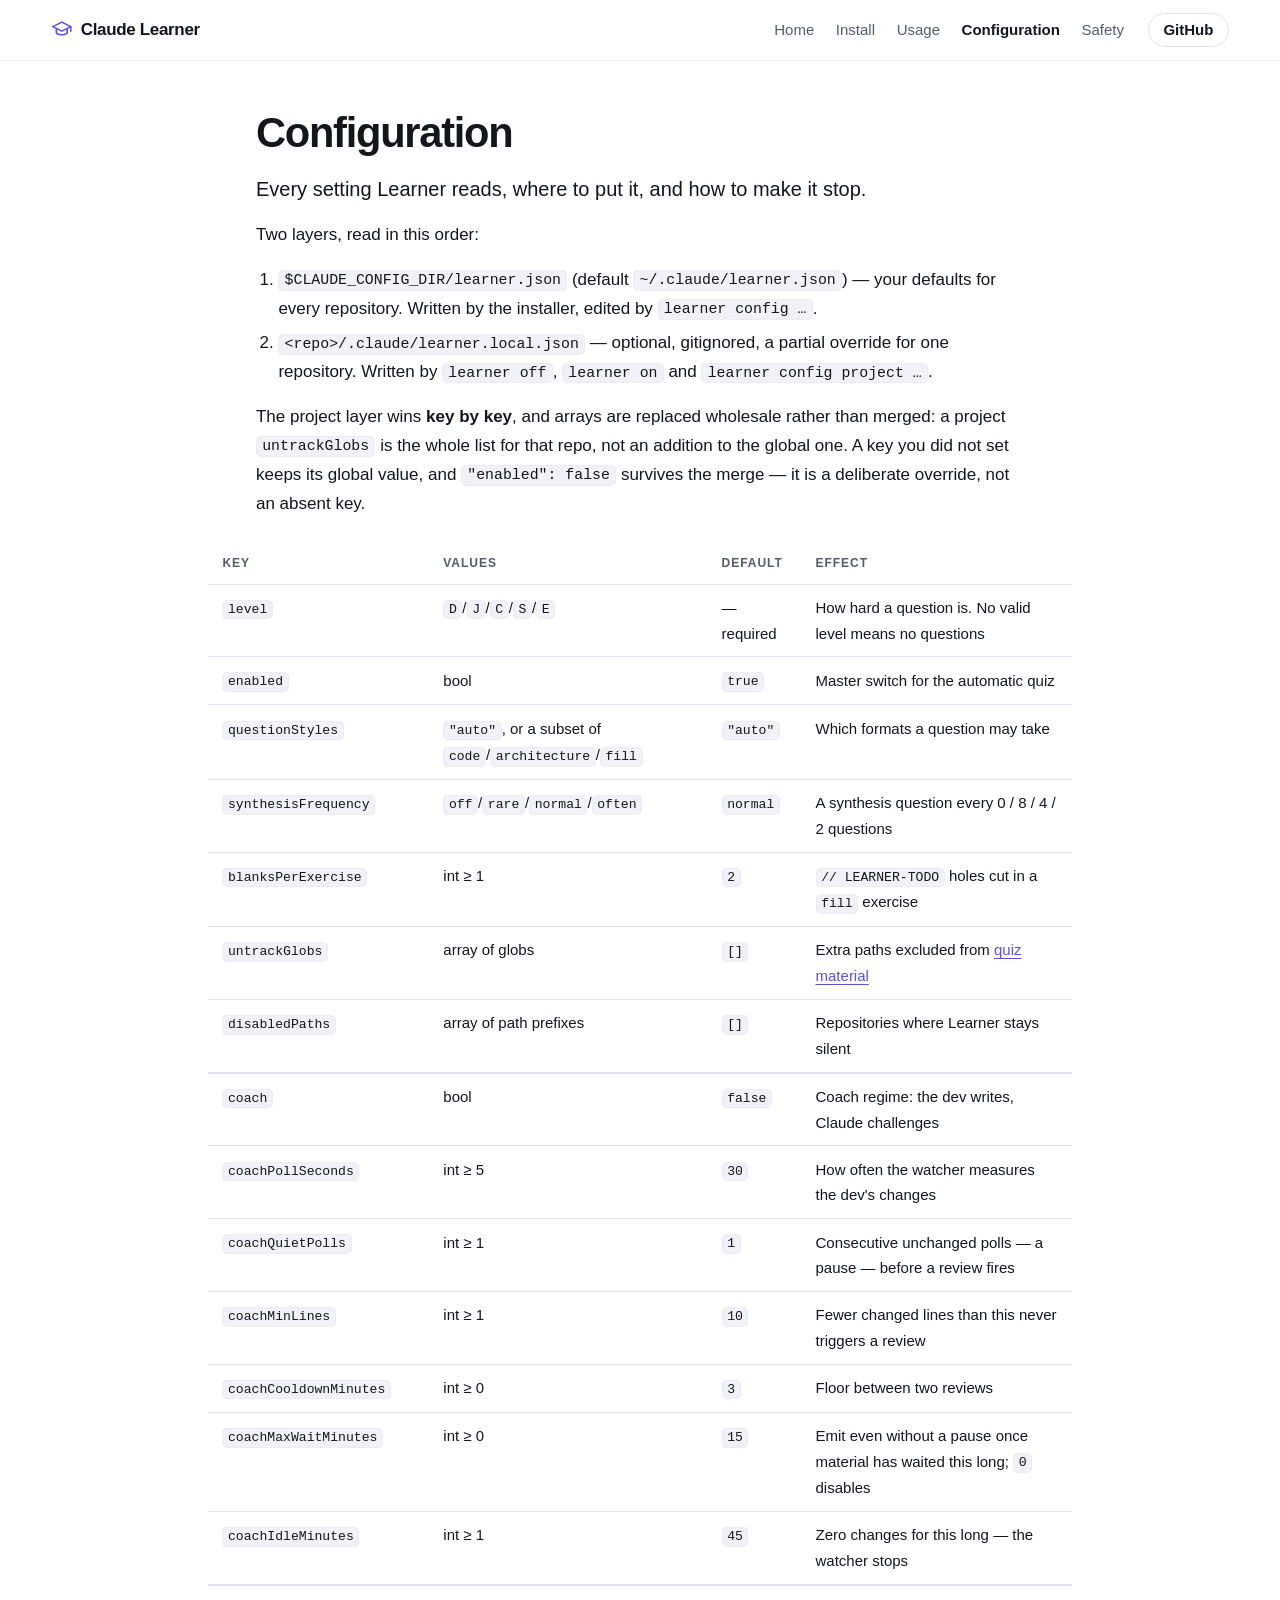
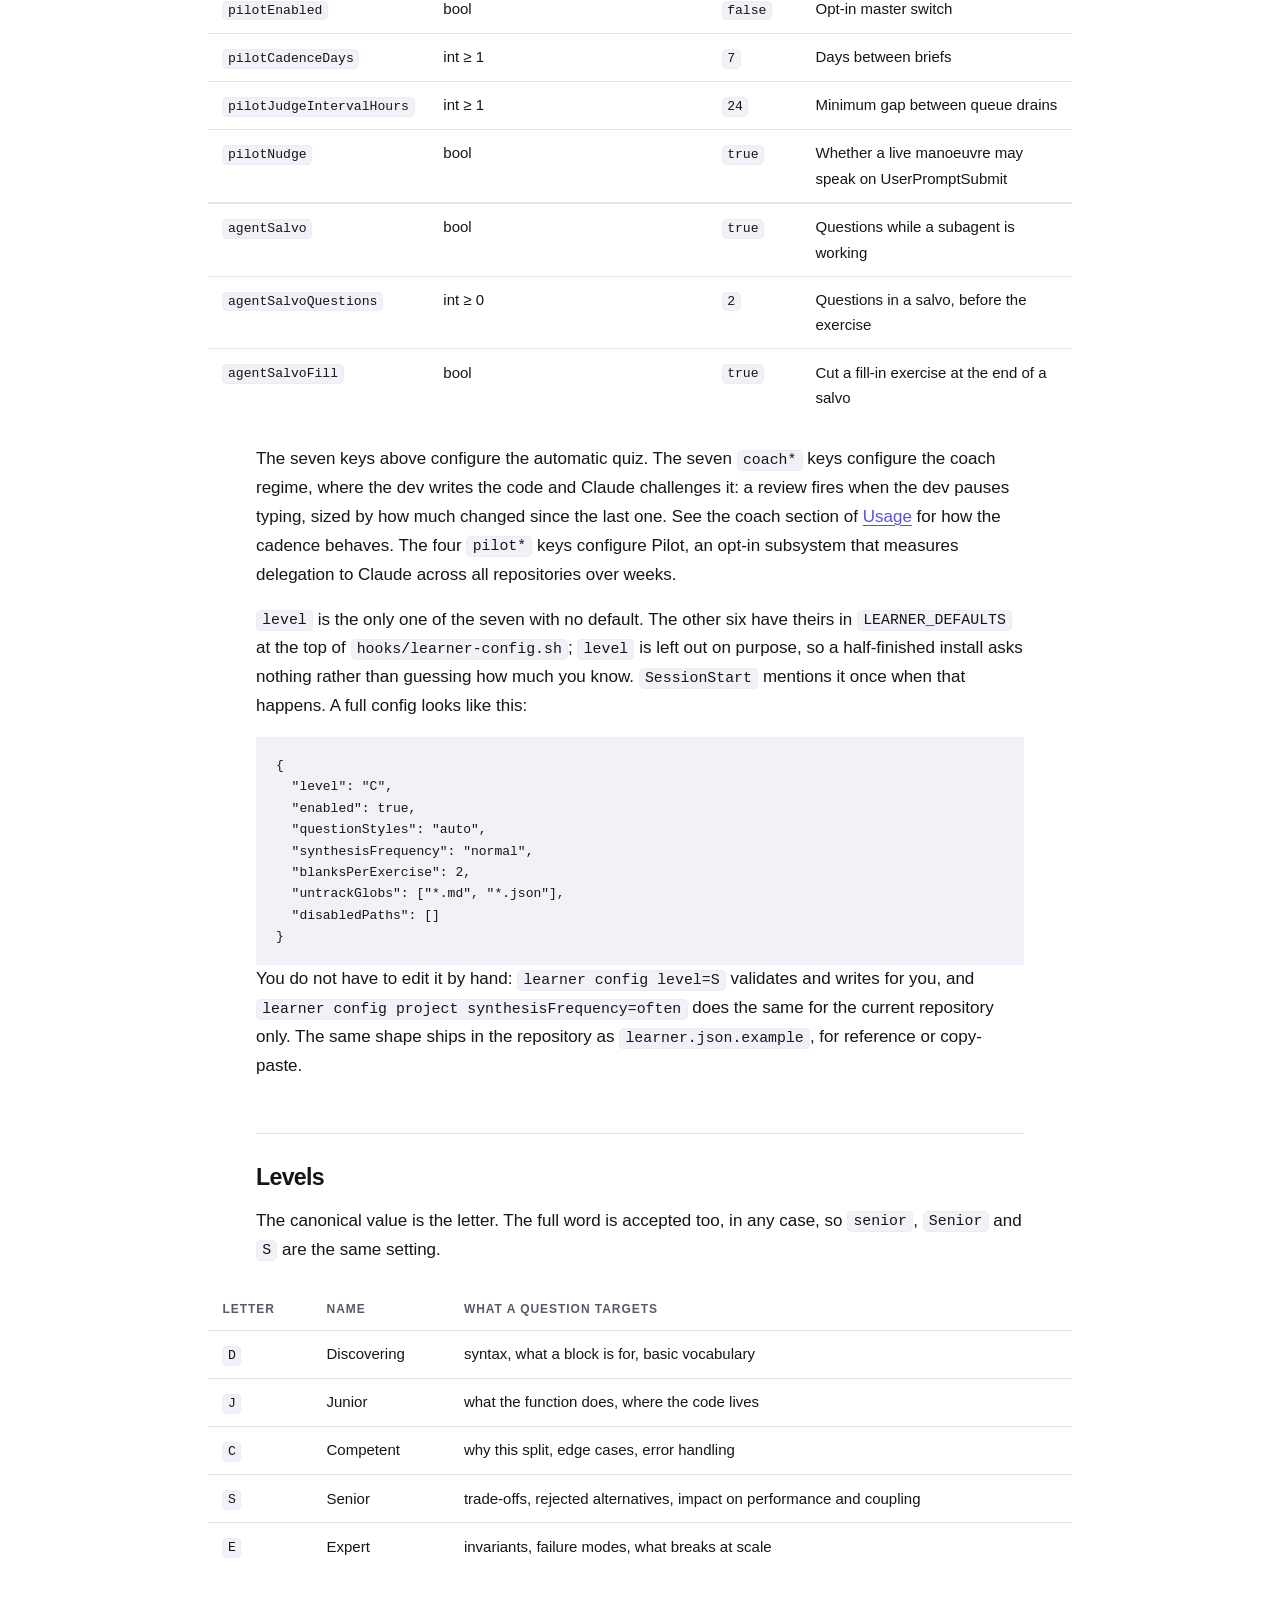
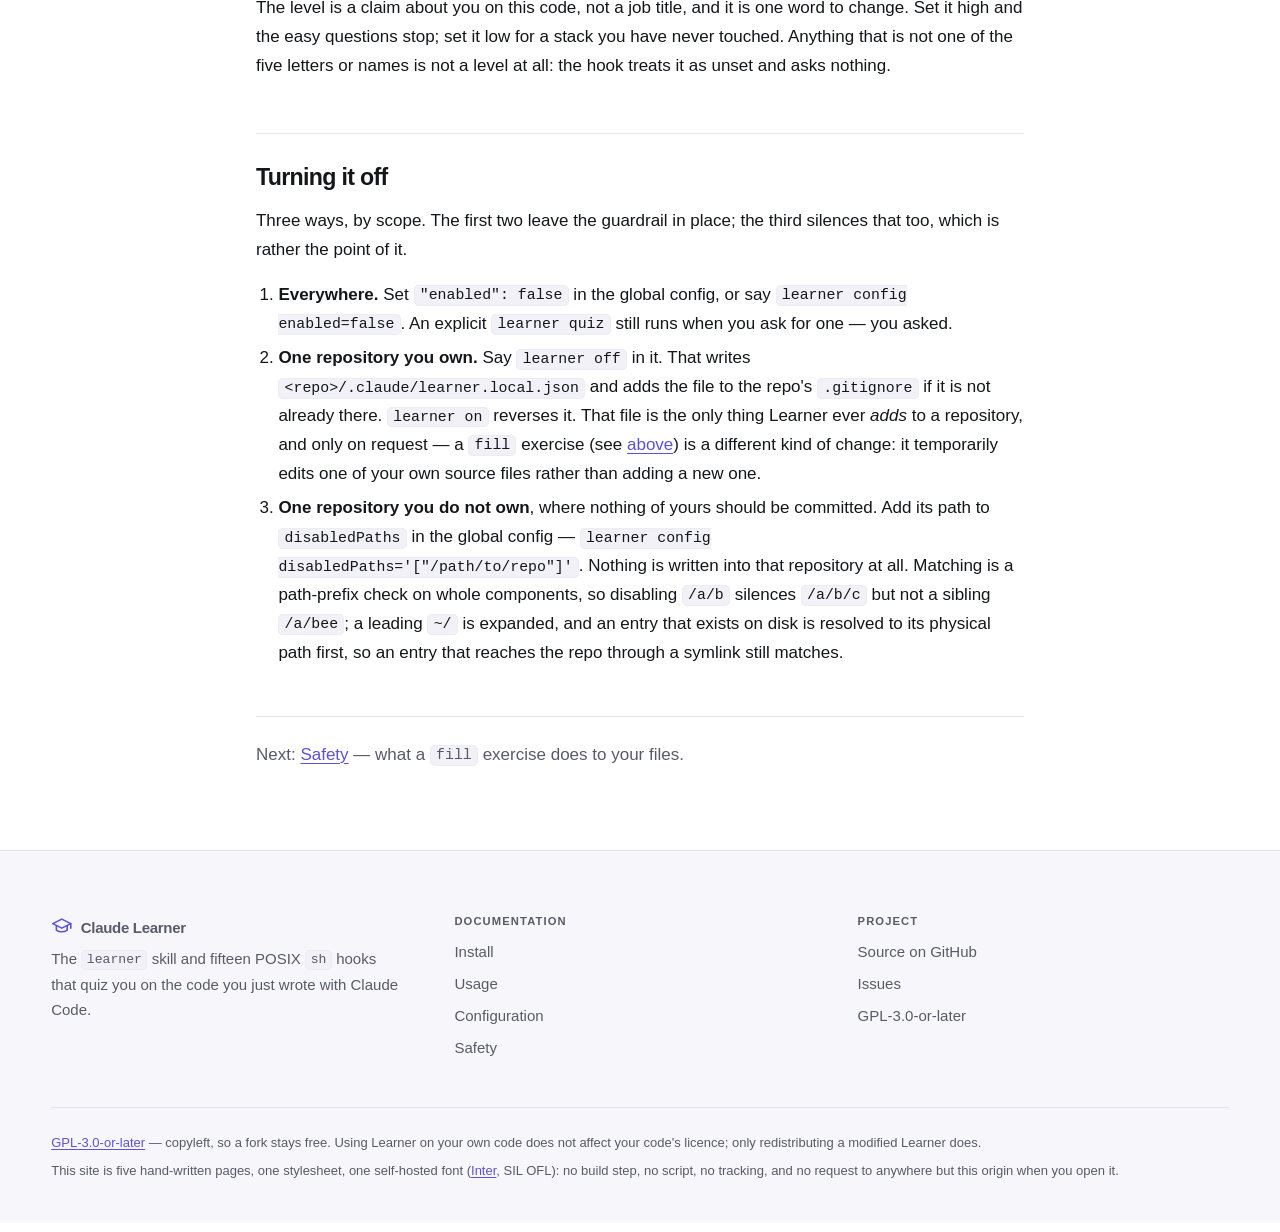
==== commit 588f8a3a: "fix(plugin): address second marketplace review round - Ship no binary: drop the self-hosted woff2 fo" ====
--- a/docs/config.html
+++ b/docs/config.html
@@ -5,7 +5,6 @@
 <meta name="viewport" content="width=device-width, initial-scale=1">
 <title>Configuration — Claude Learner</title>
 <meta name="description" content="Every setting Claude Learner reads, the two layers it reads them from, the five levels, and the three ways to make it stop.">
-<link rel="preload" href="assets/fonts/inter-latin-var.woff2" as="font" type="font/woff2" crossorigin>
 <link rel="stylesheet" href="assets/style.css">
 </head>
 <body>
@@ -190,7 +189,7 @@
         </svg>
         Claude Learner
       </a>
-      <p>The <code>learner</code> skill and sixteen POSIX <code>sh</code> hooks that quiz you on the code you just
+      <p>The <code>learner</code> skill and fifteen POSIX <code>sh</code> hooks that quiz you on the code you just
       wrote with Claude Code.</p>
     </div>
     <div>
--- a/docs/assets/style.css
+++ b/docs/assets/style.css
@@ -5,18 +5,8 @@
    its measured WCAG contrast ratio in a comment beside it. */
 
 /* --- font ------------------------------------------------------------------ */
-/* Inter, variable, latin subset, self-hosted next to this file: the page still
-   makes no request to anywhere but its own origin. Licence in fonts/inter-OFL.txt. */
-@font-face {
-  font-family: "Inter var";
-  font-style: normal;
-  font-weight: 100 900;
-  font-display: swap;
-  src: url("fonts/inter-latin-var.woff2") format("woff2");
-  unicode-range: U+0000-00FF, U+0131, U+0152-0153, U+02BB-02BC, U+02C6, U+02DA,
-    U+02DC, U+0304, U+0308, U+0329, U+2000-206F, U+20AC, U+2122, U+2191, U+2193,
-    U+2212, U+2215, U+FEFF, U+FFFD;
-}
+/* No font file ships: Inter when the reader has it installed, else the
+   platform's own UI face. Plain text, no binary asset, no external request. */
 
 /* --- tokens ---------------------------------------------------------------- */
 
@@ -44,7 +34,7 @@
   --radius-sm: 9px;
 
   --mono: ui-monospace, SFMono-Regular, Menlo, Consolas, "Liberation Mono", monospace;
-  --sans: "Inter var", -apple-system, BlinkMacSystemFont, "Segoe UI", Roboto,
+  --sans: "Inter var", "Inter", -apple-system, BlinkMacSystemFont, "Segoe UI", Roboto,
     "Helvetica Neue", Arial, "Noto Sans", sans-serif;
 
   --shell: 108rem;     /* full-width band content */
